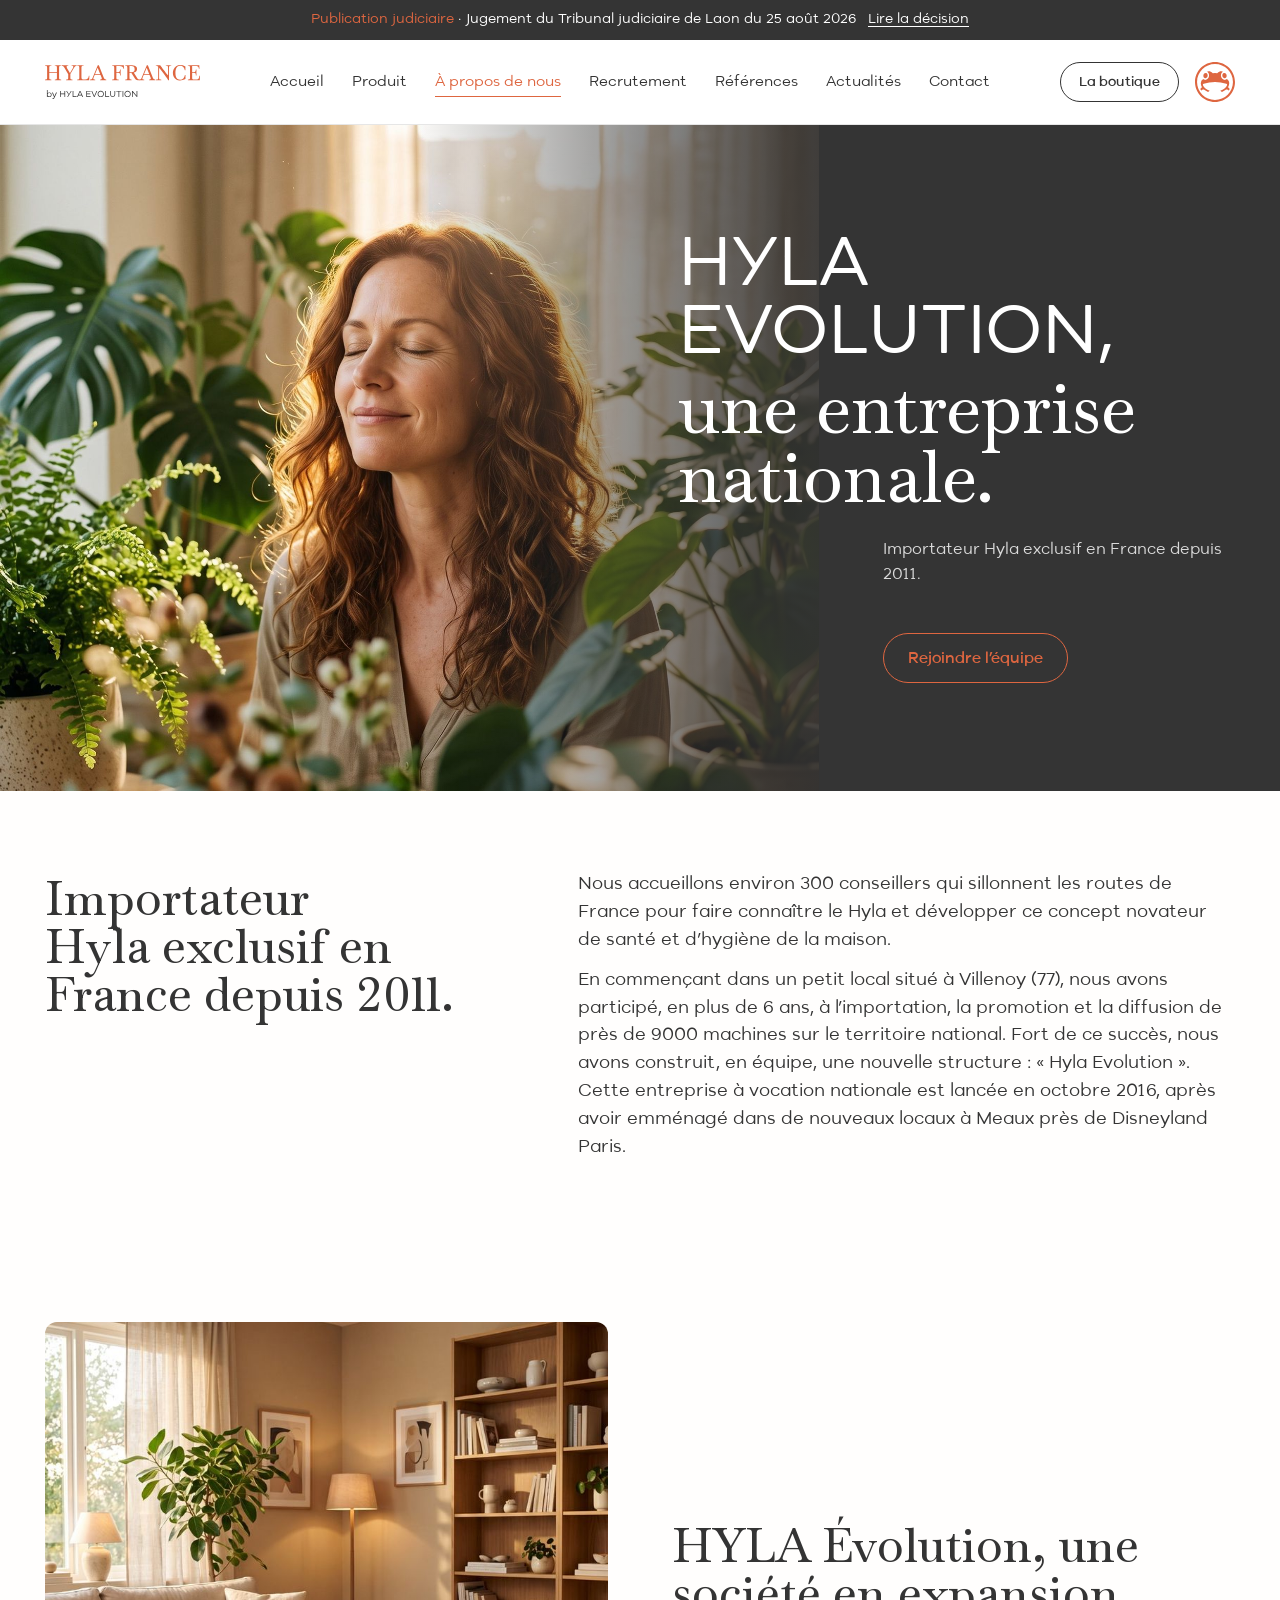
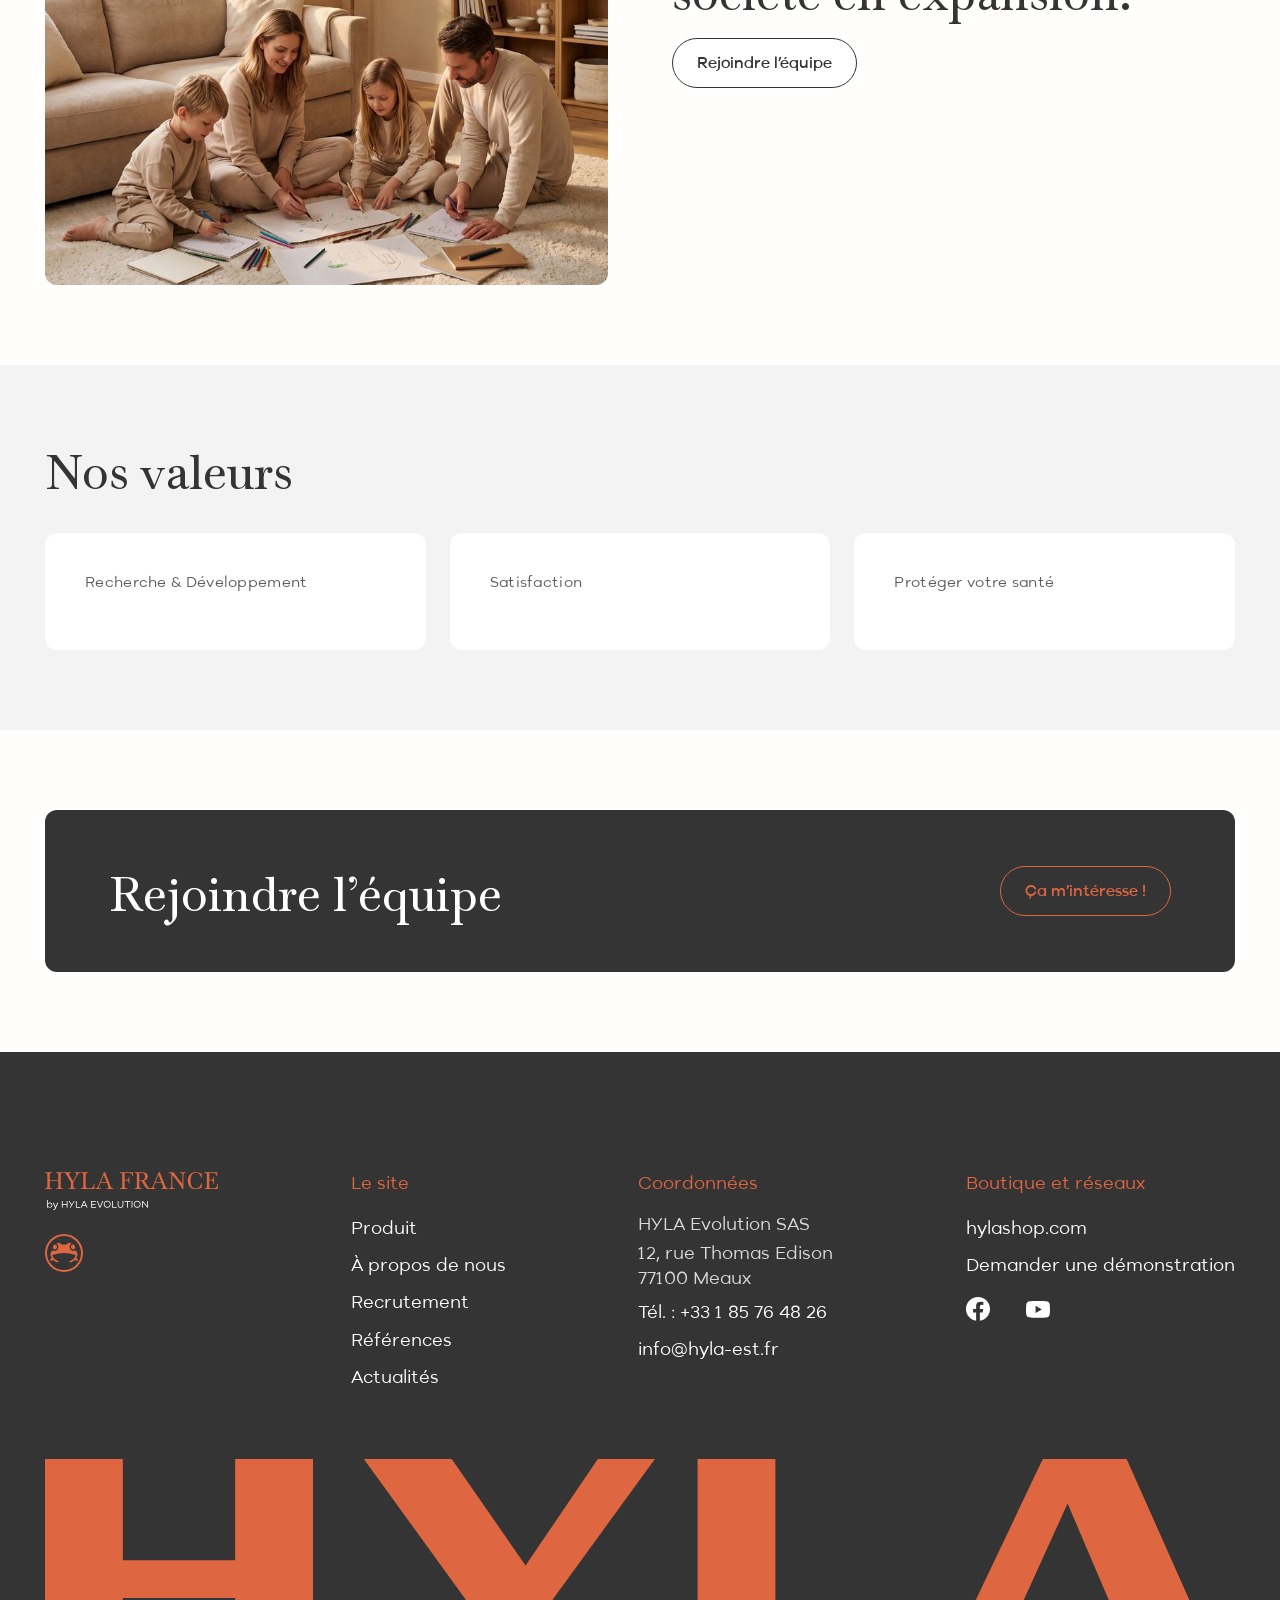
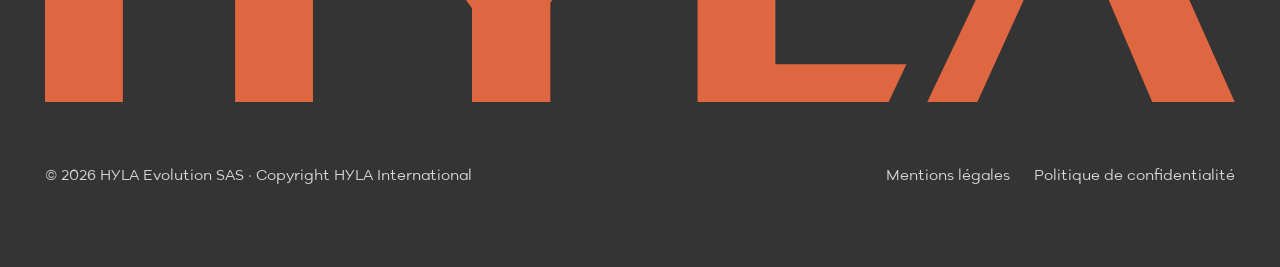
==== a-propos-de-nous/index.html @ aaf7b743 "Publication apercu Co-Authored-By: Claude Opus 5.5 (1M context) <noreply@anthropic.com>" ====
<!doctype html>
<html lang="fr">
<head>
<meta charset="utf-8">
<meta name="viewport" content="width=device-width, initial-scale=1">
<title>À propos de nous — HYLA Evolution, une entreprise nationale | HYLA France</title>
<meta name="description" content="HYLA Evolution, importateur Hyla exclusif en France depuis 2011 : environ 300 conseillers, des locaux à Meaux et près de 9000 machines diffusées sur le territoire national.">
<meta name="robots" content="noindex, nofollow">
<link rel="canonical" href="https://www.hyla.fr/a-propos-de-nous/">
<meta property="og:type" content="website">
<meta property="og:locale" content="fr_FR">
<meta property="og:site_name" content="HYLA France">
<meta property="og:title" content="À propos de nous — HYLA Evolution, une entreprise nationale | HYLA France">
<meta property="og:description" content="HYLA Evolution, importateur Hyla exclusif en France depuis 2011 : environ 300 conseillers, des locaux à Meaux et près de 9000 machines diffusées sur le territoire national.">
<meta property="og:url" content="https://www.hyla.fr/a-propos-de-nous/">
<meta property="og:image" content="https://www.hyla.fr/assets/img/hyla-ia-hero-lecture-canape-1600.jpg">
<meta name="theme-color" content="#343434">
<link rel="icon" type="image/png" sizes="32x32" href="../assets/logos/favicon-32.png">
<link rel="apple-touch-icon" href="../assets/logos/apple-touch-icon.png">
<link rel="preload" href="../assets/fonts/hyla-headline-regular.woff2" as="font" type="font/woff2" crossorigin>
<link rel="preload" href="../assets/fonts/hyla-sans-regular.woff2" as="font" type="font/woff2" crossorigin>
<link rel="stylesheet" href="../assets/css/site.css?v=20261105">
</head>
<body>
<a class="skip" href="#contenu">Aller au contenu</a>
<div class="hy-annonce" role="region" aria-label="Publication judiciaire">
  <div class="hy-wrap"><span><strong>Publication judiciaire</strong> · Jugement du Tribunal judiciaire de Laon du 25 août 2026</span>
  <a href="../actualites/jugement-tribunal-judiciaire-laon-25-aout-2026/">Lire la décision</a></div>
</div>
<header class="hy-header">
  <div class="hy-wrap">
    <a class="hy-logo" href="../"><img src="../assets/logos/hyla-france-texte.svg" alt="HYLA France by HYLA EVOLUTION, accueil" width="258" height="57"></a>
    <nav class="hy-nav" id="menu" aria-label="Navigation principale">
      <ul>
<li><a href="../">Accueil</a></li>
<li><a href="../produit/">Produit</a></li>
<li><a href="../a-propos-de-nous/" aria-current="page">À propos de nous</a></li>
<li><a href="../recrutement/">Recrutement</a></li>
<li><a href="../references/">Références</a></li>
<li><a href="../actualites/">Actualités</a></li>
<li><a href="../contact/">Contact</a></li>
        <li class="hy-nav__shop"><a class="hy-btn hy-btn--primary" href="https://www.hylashop.com/" target="_blank" rel="noopener"><span class="hy-btn__wrapper"><span class="hy-btn__default">La boutique hylashop.com</span><span class="hy-btn__hover" aria-hidden="true">La boutique hylashop.com</span></span></a></li>
      </ul>
    </nav>
    <div class="hy-header__actions">
      <span class="hy-shop-btn"><a class="hy-btn hy-btn--secondary hy-btn--sm" href="https://www.hylashop.com/" target="_blank" rel="noopener"><span class="hy-btn__wrapper"><span class="hy-btn__default">La boutique</span><span class="hy-btn__hover" aria-hidden="true">La boutique</span></span></a></span>
      <a class="hy-frog" href="../" tabindex="-1" aria-hidden="true"><img src="../assets/logos/hyla-grenouille-corail.svg" alt="" width="40" height="40"></a>
      <button class="hy-burger" type="button" aria-expanded="false" aria-controls="menu"><i><span></span></i><span class="hy-burger__label">Menu</span></button>
    </div>
  </div>
</header>
<main id="contenu">
<section class="hy-hero hy-hero--court">
  <div class="hy-hero__media"><img src="../assets/img/hyla-ia-natural-care-1600.jpg" srcset="../assets/img/hyla-ia-natural-care-800.jpg 800w, ../assets/img/hyla-ia-natural-care-1600.jpg 1600w" sizes="(min-width: 992px) 64vw, 100vw" width="1600" height="1600" alt="Une femme sourit, les yeux fermés, entourée de plantes" loading="eager" fetchpriority="high"></div>
  <div class="hy-hero__panel">
    <h1 class="hy-hero__title"><span class="hy-pairing">HYLA EVOLUTION,</span> <span class="hy-pairing-end">une entreprise nationale.</span></h1>
    <p class="hy-hero__text">Importateur Hyla exclusif en France depuis 2011.</p>
    <a class="hy-btn hy-btn--primary" href="../recrutement/"><span class="hy-btn__wrapper"><span class="hy-btn__default">Rejoindre l’équipe</span><span class="hy-btn__hover" aria-hidden="true">Rejoindre l’équipe</span></span></a>
  </div>
</section>

<section class="hy-section">
  <div class="hy-wrap hy-split">
    <h2 class="hy-h2 hy-reveal">Importateur Hyla exclusif en France depuis 2011.</h2>
    <div class="hy-lead hy-reveal">
      <p>Nous accueillons environ 300 conseillers qui sillonnent les routes de France pour faire connaître le Hyla et développer ce concept novateur de santé et d’hygiène de la maison.</p>
      <p>En commençant dans un petit local situé à Villenoy (77), nous avons participé, en plus de 6 ans, à l’importation, la promotion et la diffusion de près de 9000 machines sur le territoire national. Fort de ce succès, nous avons construit, en équipe, une nouvelle structure : « Hyla Evolution ». Cette entreprise à vocation nationale est lancée en octobre 2016, après avoir emménagé dans de nouveaux locaux à Meaux près de Disneyland Paris.</p>
    </div>
  </div>
</section>

<section class="hy-edito hy-edito--simple">
  <div class="hy-wrap hy-edito__grid">
    <div class="hy-edito__media"><img src="../assets/img/hyla-ia-rejoindre-famille-1600.jpg" srcset="../assets/img/hyla-ia-rejoindre-famille-800.jpg 800w, ../assets/img/hyla-ia-rejoindre-famille-1600.jpg 1600w" sizes="(min-width: 992px) 45vw, 100vw" width="1600" height="1986" alt="Une famille dessine ensemble sur le tapis du salon" loading="lazy" decoding="async"></div>
    <div class="hy-edito__content hy-reveal">
      <h2 class="hy-edito__title">HYLA Évolution, une société en expansion.</h2>
      <a class="hy-btn hy-btn--secondary" href="../recrutement/"><span class="hy-btn__wrapper"><span class="hy-btn__default">Rejoindre l’équipe</span><span class="hy-btn__hover" aria-hidden="true">Rejoindre l’équipe</span></span></a>
    </div>
  </div>
</section>

<section class="hy-section hy-cool">
  <div class="hy-wrap">
    <div class="hy-tiles__head"><h2 class="hy-h2">Nos valeurs</h2></div>
    <ul class="hy-tiles hy-tiles--3">
      <li class="hy-reveal hy-publi__card"><h3 class="hy-tile__title">Recherche &amp; Développement</h3></li>
      <li class="hy-reveal hy-publi__card"><h3 class="hy-tile__title">Satisfaction</h3></li>
      <li class="hy-reveal hy-publi__card"><h3 class="hy-tile__title">Protéger votre santé</h3></li>
    </ul>
  </div>
</section>

<section class="hy-section">
  <div class="hy-wrap">
    <div class="hy-cta hy-reveal">
      <h2>Rejoindre l’équipe</h2>
      <a class="hy-btn hy-btn--primary" href="../recrutement/"><span class="hy-btn__wrapper"><span class="hy-btn__default">Ça m’intéresse !</span><span class="hy-btn__hover" aria-hidden="true">Ça m’intéresse !</span></span></a>
    </div>
  </div>
</section>

</main>
<footer class="hf">
  <div class="hf-fond">
    <div class="hy-wrap hf-haut">
      <div class="hf-marque">
        <a href="../"><img src="../assets/logos/hyla-france-texte-fond-sombre.svg" alt="HYLA France by HYLA EVOLUTION, accueil" width="258" height="57" loading="lazy"></a>
        <img class="hf-grenouille" src="../assets/logos/hyla-grenouille-corail.svg" alt="" width="56" height="56" loading="lazy">
      </div>
      <div>
        <p class="hf-titre">Le site</p>
        <ul class="hf-liens">
          <li><a href="../produit/"><span class="hf-u">Produit</span></a></li>
          <li><a href="../a-propos-de-nous/"><span class="hf-u">À propos de nous</span></a></li>
          <li><a href="../recrutement/"><span class="hf-u">Recrutement</span></a></li>
          <li><a href="../references/"><span class="hf-u">Références</span></a></li>
          <li><a href="../actualites/"><span class="hf-u">Actualités</span></a></li>
        </ul>
      </div>
      <div>
        <p class="hf-titre">Coordonnées</p>
        <ul class="hf-liens">
          <li>HYLA Evolution SAS</li>
          <li>12, rue Thomas Edison<br>77100 Meaux</li>
          <li><a href="tel:+33185764826"><span class="hf-u">Tél. : +33 1 85 76 48 26</span></a></li>
          <li><a href="mailto:info@hyla-est.fr"><span class="hf-u">info@hyla-est.fr</span></a></li>
        </ul>
      </div>
      <div>
        <p class="hf-titre">Boutique et réseaux</p>
        <ul class="hf-liens">
          <li><a href="https://www.hylashop.com/" target="_blank" rel="noopener"><span class="hf-u">hylashop.com</span></a></li>
          <li><a href="../contact/"><span class="hf-u">Demander une démonstration</span></a></li>
        </ul>
        <ul class="hf-reseaux">
          <li><a href="https://www.facebook.com/groups/108998739127755/" target="_blank" rel="noopener" aria-label="Facebook"><svg viewBox="0 0 24 24" aria-hidden="true" focusable="false"><path d="M12 0c6.627 0 12 5.373 12 12 0 5.99-4.388 10.954-10.125 11.855v-8.386h2.796L17.203 12h-3.328V9.749c0-.534.147-1.06.541-1.418.528-.477 1.31-.456 1.415-.456h1.513V4.922s-1.051-.18-2.194-.225C12.73 4.6 11.08 5.45 10.43 6.98c-.2.48-.305 1.12-.305 1.98V12H7.078v3.469h3.047v8.386C4.388 22.955 0 17.989 0 12 0 5.373 5.373 0 12 0Z" fill="currentColor"/></svg></a></li>
          <li><a href="https://www.youtube.com/channel/UCPMZX1WYN2klJpLo7OoYUUA" target="_blank" rel="noopener" aria-label="YouTube"><svg viewBox="0 0 24 24" aria-hidden="true" focusable="false"><path d="M12 4s7.505 0 9.378.502A3.006 3.006 0 0 1 23.5 6.624c.5 1.87.5 5.776.5 5.776s0 3.906-.502 5.777a3.006 3.006 0 0 1-2.122 2.122C19.504 20.8 12 20.8 12 20.8s-7.505 0-9.376-.502a3.006 3.006 0 0 1-2.122-2.122C0 16.306 0 12.4 0 12.4s0-3.906.502-5.776a3.006 3.006 0 0 1 2.122-2.122C4.495 4 12 4 12 4ZM9.6 16l6.236-3.6L9.6 8.8V16Z" fill="currentColor"/></svg></a></li>
        </ul>
      </div>
    </div>
    <div class="hy-wrap hf-grand-logo" aria-hidden="true">
      <img src="../assets/logos/hyla-wordmark-corail.svg" alt="" width="323" height="66" loading="lazy">
    </div>
    <div class="hy-wrap hf-bas">
      <p>© 2026 HYLA Evolution SAS · Copyright HYLA International</p>
      <ul>
        <li><a href="../mentions-legales/">Mentions légales</a></li>
        <li><a href="../politique-de-confidentialite/">Politique de confidentialité</a></li>
      </ul>
    </div>
  </div>
</footer>
<script src="../assets/js/site.js?v=20261105" defer></script>
</body>
</html>
---- assets/css/site.css ----
/* hyla.fr — charte HYLA (skill hyladesign, rendu hyla.com), même modèle que hylashop.com.
   Un seul corail #DE6640, texte anthracite #343434, Hyla Headline (Regular) pour les titres,
   Hyla Sans pour le texte, Bold réservé aux boutons. */

@font-face{font-family:"Hyla Sans";src:url(../fonts/hyla-sans-regular.woff2) format("woff2");font-weight:400;font-style:normal;font-display:swap}
@font-face{font-family:"Hyla Sans";src:url(../fonts/hyla-sans-italic.woff2) format("woff2");font-weight:400;font-style:italic;font-display:swap}
@font-face{font-family:"Hyla Sans";src:url(../fonts/hyla-sans-bold.woff2) format("woff2");font-weight:700;font-style:normal;font-display:swap}
@font-face{font-family:"Hyla Headline";src:url(../fonts/hyla-headline-regular.woff2) format("woff2");font-weight:400;font-style:normal;font-display:swap}

:root{
  --hy-coral:#DE6640;
  --hy-coral-hover:#D3613D;
  --hy-coral-50:#FAE8E2;
  --hy-ink:#343434;
  --hy-muted:#5D5D5D;
  --hy-line:#C2C2C2;
  --hy-cool:#F3F3F3;
  --hy-page:#FFFEFD;
  --hy-white:#FFFFFF;
  --hy-ease:cubic-bezier(.15,.3,.2,.9);
  --hy-sans:"Hyla Sans",Helvetica,Arial,sans-serif;
  --hy-head:"Hyla Headline",Georgia,serif;
  --hy-header-h:72px;
}

*,*::before,*::after{box-sizing:border-box}
html{-webkit-text-size-adjust:100%;scroll-padding-top:calc(var(--hy-header-h) + 16px)}
body{margin:0;background:var(--hy-page);color:var(--hy-ink);font-family:var(--hy-sans);font-size:16px;line-height:1.6;-webkit-font-smoothing:antialiased;font-synthesis:none;overflow-x:clip}
@media (min-width:992px){body{font-size:18px;line-height:1.55}}
img{display:block;max-width:100%;height:auto}
a{color:inherit}
p{margin:0 0 12px}
p:last-child{margin-bottom:0}
h1,h2,h3,h4{margin:0;font-family:var(--hy-head);font-weight:400;letter-spacing:0;text-wrap:balance}
::selection{background:var(--hy-coral);color:var(--hy-white)}
a:focus-visible,button:focus-visible,input:focus-visible,select:focus-visible,textarea:focus-visible,summary:focus-visible{outline:2px solid #0000FF;box-shadow:0 0 0 4px #AAD4F8;outline-offset:2px}
.sr-only{position:absolute;width:1px;height:1px;padding:0;margin:-1px;overflow:hidden;clip:rect(0,0,0,0);white-space:nowrap;border:0}
.skip{position:absolute;left:16px;top:-60px;z-index:100;background:var(--hy-ink);color:#fff;padding:12px 16px;border-radius:4px}
.skip:focus{top:12px}

.hy-wrap{width:100%;max-width:1590px;margin:0 auto;padding:0 20px}
.hy-section{padding:40px 0}
.hy-cool{background:var(--hy-cool)}
@media (min-width:768px){.hy-wrap{padding:0 45px}}
@media (min-width:1200px){.hy-section{padding:80px 0}}

.hy-pairing{font-family:var(--hy-sans);font-weight:400}
.hy-pairing-end{font-family:var(--hy-head);font-weight:400}
.hy-h2{font-size:36px;line-height:1}
@media (min-width:992px){.hy-h2{font-size:48px}}
@media (min-width:1440px){.hy-h2{font-size:62px}}
.hy-lead{max-width:62ch;color:var(--hy-ink)}
.hy-muted{color:var(--hy-muted)}

/* ===== Bouton hyla.com : pilule 50 px, libellé qui glisse au survol ===== */
.hy-btn{display:inline-flex;align-items:center;justify-content:center;max-width:100%;height:50px;padding:8px 24px;border:1px solid currentColor;border-radius:100px;font:700 16px/1 var(--hy-sans);text-decoration:none;white-space:nowrap;cursor:pointer;transition:background-color .65s var(--hy-ease),color .65s var(--hy-ease),border-color .65s var(--hy-ease)}
.hy-btn__wrapper{position:relative;display:block;overflow:hidden}
.hy-btn__default,.hy-btn__hover{display:block;padding:2px 0;transition:transform .35s var(--hy-ease)}
.hy-btn__hover{position:absolute;inset:0;transform:translateY(110%)}
.hy-btn:hover .hy-btn__default,.hy-btn:focus-visible .hy-btn__default{transform:translateY(-110%)}
.hy-btn:hover .hy-btn__hover,.hy-btn:focus-visible .hy-btn__hover{transform:translateY(0)}
.hy-btn--primary{color:var(--hy-coral);border-color:var(--hy-coral);background:transparent}
.hy-btn--secondary{color:var(--hy-ink);border-color:var(--hy-ink);background:var(--hy-white)}
.hy-btn--filled{color:var(--hy-white);border-color:var(--hy-coral);background:var(--hy-coral)}
.hy-btn--filled:hover{background:var(--hy-coral-hover);border-color:var(--hy-coral-hover)}
.hy-btn--sm{height:40px;padding:6px 18px;font-size:14px;letter-spacing:.28px}
.hy-btns{display:flex;flex-wrap:wrap;gap:12px 16px}
@media (max-width:479px){.hy-btn{height:auto;min-height:50px;padding:12px 22px;white-space:normal;text-align:center;line-height:1.2}}
.hy-link{display:inline-flex;align-items:center;gap:6px;color:var(--hy-coral);font-size:15px;text-decoration:none}
.hy-link svg{width:16px;height:16px;transition:transform .35s var(--hy-ease)}
.hy-link:hover svg{transform:translateX(3px)}

/* ===== Bandeau de publication judiciaire (haut de page) ===== */
.hy-annonce{background:var(--hy-ink);color:var(--hy-white);font-size:13px;line-height:1.4}
.hy-annonce .hy-wrap{display:flex;flex-wrap:wrap;align-items:center;justify-content:center;gap:4px 12px;min-height:40px;padding-top:8px;padding-bottom:8px;text-align:center}
.hy-annonce strong{font-weight:400;color:var(--hy-coral)}
.hy-annonce a{color:var(--hy-white);text-underline-offset:3px}
.hy-annonce a:hover{color:var(--hy-coral)}
@media (min-width:992px){.hy-annonce{font-size:14px}}

/* ===== En-tête (façon hylashop) ===== */
.hy-header{position:sticky;top:0;z-index:30;background:var(--hy-white);border-bottom:1px solid #E6E6E6}
.hy-header .hy-wrap{display:flex;align-items:center;justify-content:space-between;gap:24px;min-height:var(--hy-header-h)}
.hy-logo{display:block;flex:none}
.hy-logo img{width:auto;height:28px}
.hy-nav ul{display:flex;align-items:center;gap:28px;margin:0;padding:0;list-style:none}
.hy-nav a{position:relative;display:inline-block;padding:6px 0;font-size:15px;line-height:1.4;color:var(--hy-ink);text-decoration:none}
.hy-nav a::after{content:"";position:absolute;left:0;right:0;bottom:2px;height:1px;background:currentColor;transform:scaleX(0);transform-origin:right;transition:transform .35s var(--hy-ease)}
.hy-nav a:hover::after,.hy-nav a[aria-current="page"]::after{transform:scaleX(1);transform-origin:left}
.hy-nav a[aria-current="page"]{color:var(--hy-coral)}
.hy-header__actions{display:flex;align-items:center;gap:16px}
.hy-frog{display:block;width:40px;height:40px;flex:none;transition:transform .25s var(--hy-ease)}
.hy-frog:hover{transform:scale(.96)}
.hy-burger{display:none}
@media (min-width:992px){
  :root{--hy-header-h:84px}
  .hy-logo img{height:34px}
}
@media (min-width:992px) and (max-width:1199px){.hy-nav ul{gap:20px}.hy-nav a{font-size:14px}.hy-shop-btn{display:none}}
@media (max-width:991px){
  .hy-burger{display:inline-flex;align-items:center;gap:10px;position:relative;z-index:2;padding:8px 0;background:none;border:0;color:var(--hy-ink);font:400 15px/1 var(--hy-sans);cursor:pointer}
  .hy-burger i{position:relative;width:20px;height:13px}
  .hy-burger i::before,.hy-burger i::after,.hy-burger i span{content:"";position:absolute;left:0;width:100%;height:1px;background:currentColor;transition:transform .35s var(--hy-ease),opacity .35s var(--hy-ease),top .35s var(--hy-ease)}
  .hy-burger i::before{top:0}.hy-burger i span{top:6px}.hy-burger i::after{top:12px}
  .hy-burger[aria-expanded="true"] i::before{top:6px;transform:rotate(45deg)}
  .hy-burger[aria-expanded="true"] i::after{top:6px;transform:rotate(-45deg)}
  .hy-burger[aria-expanded="true"] i span{opacity:0}
  .hy-nav{position:fixed;inset:0;z-index:1;background:var(--hy-ink);padding:104px 20px 40px;overflow-y:auto;visibility:hidden;opacity:0;transition:opacity .35s var(--hy-ease),visibility 0s .35s}
  .hy-header.open .hy-nav{visibility:visible;opacity:1;transition:opacity .35s var(--hy-ease)}
  .hy-header.open .hy-burger{color:var(--hy-white)}
  .hy-nav ul{flex-direction:column;align-items:stretch;gap:0}
  .hy-nav li{border-bottom:1px solid rgba(255,255,255,.12)}
  .hy-nav a{display:block;padding:14px 0;color:var(--hy-white);font-family:var(--hy-head);font-size:30px;line-height:1.1}
  .hy-nav a::after{display:none}
  .hy-nav .hy-nav__shop{margin-top:32px;border:0}
  .hy-nav .hy-nav__shop a{display:inline-flex;font:700 16px/1 var(--hy-sans);padding:16px 24px}
  .hy-shop-btn{display:none}
  body.menu-open{overflow:hidden}
}
@media (min-width:992px){.hy-nav .hy-nav__shop{display:none}}
@media (max-width:767px){.hy-header .hy-wrap{gap:12px}.hy-frog{width:34px;height:34px}}

/* ===== Hero (photo à gauche, panneau anthracite, accroche qui déborde) ===== */
.hy-hero{display:grid;background:var(--hy-ink);color:var(--hy-white)}
.hy-hero__media{position:relative;aspect-ratio:4/3;overflow:hidden}
.hy-hero__media img{position:absolute;inset:0;width:100%;height:100%;object-fit:cover}
.hy-hero__panel{display:flex;flex-direction:column;align-items:flex-start;justify-content:center;gap:24px;padding:40px 20px}
.hy-hero__title{margin:0;color:var(--hy-white);font-size:clamp(40px,12vw,50px);line-height:.95}
.hy-hero__title span{display:block}
.hy-hero__text{max-width:40ch;font-size:16px;line-height:1.6;color:rgba(255,255,255,.82)}
@media (min-width:768px){.hy-hero__panel{padding:48px 45px}}
@media (min-width:992px){
  .hy-hero{grid-template-columns:64fr 36fr;min-height:clamp(560px,74vh,800px)}
  .hy-hero__media{aspect-ratio:auto}
  .hy-hero__media::after{content:"";position:absolute;inset:0;background:linear-gradient(90deg,rgba(52,52,52,0) 50%,rgba(52,52,52,.55) 78%,rgba(52,52,52,.9) 100%);pointer-events:none}
  .hy-hero__panel{padding:64px 45px 64px 64px;gap:32px}
  .hy-hero__title{position:relative;z-index:1;margin-left:clamp(-360px,-21vw,-200px);font-size:clamp(56px,5.6vw,84px);line-height:.95}
  .hy-hero--court .hy-hero__title{margin-left:clamp(-300px,-16vw,-160px)}
}

/* En-tête de page simple (pages intérieures sans photo) */
.hy-pagehead{background:var(--hy-ink);color:var(--hy-white);padding:56px 0 48px}
.hy-pagehead h1{font-size:clamp(40px,9vw,48px);line-height:1}
.hy-pagehead p{max-width:60ch;margin-top:16px;color:rgba(255,255,255,.82)}
.hy-pagehead .hy-crumb{margin:0 0 16px;font-size:14px;color:rgba(255,255,255,.7)}
.hy-pagehead .hy-crumb a{color:inherit;text-underline-offset:3px}
@media (min-width:992px){.hy-pagehead{padding:96px 0 80px}.hy-pagehead h1{font-size:64px;line-height:1.05}}

/* ===== Publication judiciaire (accueil) ===== */
.hy-publi{background:var(--hy-cool)}
.hy-publi__grid{display:grid;gap:32px}
.hy-publi__head{display:flex;flex-direction:column;align-items:flex-start;gap:16px}
.hy-publi__tag{display:inline-flex;align-items:center;gap:8px;padding:6px 14px;border:1px solid var(--hy-coral);border-radius:100px;color:var(--hy-coral);font-size:14px;line-height:1.2}
.hy-publi__title{font-size:36px;line-height:1}
.hy-publi__ref{color:var(--hy-muted);font-size:15px}
.hy-publi__card{background:var(--hy-white);border-radius:12px;padding:24px}
.hy-publi__card h3{font-family:var(--hy-sans);font-size:15px;line-height:1.4;color:var(--hy-muted);margin:0 0 16px;letter-spacing:.02em}
@media (min-width:768px){.hy-publi__card{padding:40px}}
@media (min-width:992px){
  .hy-publi__grid{grid-template-columns:minmax(0,4fr) minmax(0,7fr);gap:64px;align-items:start}
  .hy-publi__head{position:sticky;top:calc(var(--hy-header-h) + 32px)}
  .hy-publi__title{font-size:48px}
}

/* Texte juridique (dispositif et décision intégrale) */
.hy-legal{font-size:16px;line-height:1.65}
.hy-legal p{margin:0 0 14px}
.hy-legal strong{font-weight:700}
.hy-legal .hy-motif{margin-top:20px;font-family:var(--hy-sans);font-size:15px;letter-spacing:.06em;color:var(--hy-muted)}
.hy-legal h2{margin:40px 0 16px;font-size:28px;line-height:1.1}
.hy-legal h3{margin:28px 0 12px;font-family:var(--hy-sans);font-size:18px;line-height:1.35}
.hy-legal h4{margin:20px 0 10px;font-family:var(--hy-sans);font-size:16px;font-style:italic;line-height:1.4}
.hy-legal ul{margin:0 0 14px;padding-left:20px}
.hy-legal .occ{display:inline-block;padding:0 6px;border-radius:4px;background:var(--hy-cool);color:var(--hy-muted);font-size:.92em}
.hy-legal .hy-page-num{display:block;margin:28px 0 12px;font-size:13px;color:var(--hy-muted);text-align:center}
@media (min-width:992px){.hy-legal{font-size:17px}}

/* ===== Carte anthracite « Le HYLA EST » ===== */
.hy-feature{display:grid;grid-template-columns:minmax(0,1fr);gap:32px;background:var(--hy-ink);color:var(--hy-white);border-radius:12px;padding:40px 24px;overflow:hidden}
.hy-feature__content{display:flex;flex-direction:column;align-items:flex-start;gap:20px;min-width:0}
.hy-feature__title{color:var(--hy-white);font-size:36px;line-height:1}
.hy-feature__sub{font-size:20px;line-height:1.3;color:var(--hy-white)}
.hy-feature__text{max-width:46ch;font-size:16px;line-height:1.6;color:rgba(255,255,255,.82)}
.hy-feature__media{display:flex;align-items:center;justify-content:center}
.hy-feature__media img{width:100%;max-height:440px;object-fit:contain}
@media (min-width:992px){
  .hy-feature{grid-template-columns:minmax(0,1fr) minmax(0,1fr);align-items:center;min-height:520px;padding:64px}
  .hy-feature__title{font-size:62px}
  .hy-feature__sub{font-size:24px}
}

/* ===== Bloc éditorial (photo + grande accroche corail) ===== */
.hy-edito{padding:40px 0;overflow-x:clip}
.hy-edito__grid{position:relative;display:grid;gap:24px}
.hy-edito__media{position:relative;overflow:hidden;aspect-ratio:9/10}
.hy-edito__media img{position:absolute;inset:0;width:100%;height:100%;object-fit:cover}
.hy-edito--simple .hy-edito__media{border-radius:12px;aspect-ratio:1/1}
.hy-edito__content{display:flex;flex-direction:column;align-items:flex-start;gap:16px;padding:0 20px}
.hy-edito--simple .hy-edito__content{padding:0}
.hy-edito__title{font-size:36px;line-height:1}
.hy-edito__text{max-width:56ch;font-size:16px;line-height:1.6}
.hy-edito .hy-btn{margin-top:8px}
.hy-edito__accroche{margin:0;padding:0 20px;color:var(--hy-coral);font-size:48px;line-height:.95}
.hy-edito__accroche span{display:inline}
@media (min-width:992px){
  .hy-edito{padding:80px 0}
  .hy-edito__grid{grid-template-columns:5fr 7fr;gap:0;align-items:stretch}
  .hy-edito--img-right .hy-edito__grid{grid-template-columns:7fr 5fr}
  .hy-edito--img-right .hy-edito__media{order:2}
  .hy-edito__content{align-self:end;padding:0 45px 24px 64px}
  .hy-edito--img-right .hy-edito__content{padding:0 64px 24px 45px}
  .hy-edito__title{font-size:48px}
  .hy-edito__text{font-size:18px;line-height:1.55}
  .hy-edito--simple .hy-edito__grid{grid-template-columns:1fr 1fr;gap:64px;align-items:center}
  .hy-edito--simple .hy-edito__content{align-self:center;padding:0}
}
@media (min-width:992px) and (max-width:1199px){
  .hy-edito__accroche{grid-column:1/-1;padding:0 45px 32px;font-size:clamp(64px,7.4vw,88px)}
  .hy-edito--accroche .hy-edito__content{align-self:center;padding-bottom:0}
}
/* ≥ 1200 px : la grande accroche chevauche la photo et la colonne de texte, dans une bande
   réservée (haut ou bas) pour ne jamais recouvrir le titre ni le texte. */
@media (min-width:1200px){
  .hy-edito__accroche{position:absolute;z-index:1;left:0;top:40px;padding:0;font-size:clamp(84px,8vw,124px);white-space:nowrap;pointer-events:none;will-change:transform}
  .hy-edito--img-right .hy-edito__accroche{left:3%}
  .hy-edito--accroche .hy-edito__content{padding-top:calc(40px + 1.2 * clamp(84px,8vw,124px))}
  .hy-edito__accroche--bas{top:auto;bottom:40px}
  .hy-edito--accroche-bas .hy-edito__content{align-self:start;padding-top:24px;padding-bottom:calc(40px + 1.2 * clamp(84px,8vw,124px))}
}
@media (min-width:1440px){.hy-edito__title{font-size:62px}}

/* Liste à pastilles corail cochées */
.hy-checks{display:grid;gap:12px;margin:8px 0 0;padding:0;list-style:none}
.hy-checks li{position:relative;padding-left:40px;line-height:1.5}
.hy-checks li::before{content:"";position:absolute;left:0;top:-2px;width:28px;height:28px;border:1px solid var(--hy-coral);border-radius:50%;background:url("data:image/svg+xml,%3Csvg xmlns='http://www.w3.org/2000/svg' viewBox='0 0 24 24'%3E%3Cpath d='M6 12.5l4 4L18 8' fill='none' stroke='%23DE6640' stroke-width='1.6'/%3E%3C/svg%3E") center/16px no-repeat}

/* ===== Tuiles (façon « Nos produits ») ===== */
.hy-tiles__head{display:flex;flex-wrap:wrap;align-items:end;justify-content:space-between;gap:16px;margin-bottom:24px}
.hy-tiles{display:grid;grid-template-columns:minmax(0,1fr);gap:24px;margin:0;padding:0;list-style:none}
.hy-tile{display:flex;flex-direction:column;gap:12px;color:var(--hy-ink);text-decoration:none}
.hy-tile__media{position:relative;display:flex;align-items:center;justify-content:center;aspect-ratio:1/1;border-radius:12px;background:var(--hy-cool);overflow:hidden}
.hy-tile__media img{width:78%;height:78%;object-fit:contain;transition:transform .65s var(--hy-ease)}
.hy-tile__media--photo img{position:absolute;inset:0;width:100%;height:100%;object-fit:cover}
.hy-tile__media--logos{gap:8%;padding:12%}
.hy-tile__media--logos img{width:30%;height:auto;mix-blend-mode:multiply}
a.hy-tile:hover .hy-tile__media img{transform:scale(1.03)}
.hy-tile__title{font-size:24px;line-height:1.1}
.hy-tile__text{font-size:15px;line-height:1.55;color:var(--hy-muted)}
@media (min-width:600px){.hy-tiles{grid-template-columns:repeat(2,minmax(0,1fr))}}
@media (min-width:992px){.hy-tiles--3{grid-template-columns:repeat(3,minmax(0,1fr))}.hy-tiles--4{grid-template-columns:repeat(4,minmax(0,1fr))}.hy-tiles__head{margin-bottom:40px}.hy-tile__title{font-size:28px}}

/* ===== Avantages (pictos officiels) ===== */
.hy-benefits{display:grid;grid-template-columns:1fr 1fr;gap:24px;margin:0;padding:0;list-style:none}
.hy-benefits li{display:flex;flex-direction:column;align-items:flex-start;gap:8px}
.hy-benefits img{width:64px;height:64px;flex:none}
.hy-benefits h3{font-family:var(--hy-sans);font-size:16px;line-height:1.4}
@media (min-width:768px){.hy-benefits li{flex-direction:row;align-items:center;gap:16px}.hy-benefits img{width:72px;height:72px}}
@media (min-width:1200px){.hy-benefits--3{grid-template-columns:repeat(3,1fr)}.hy-benefits--4{grid-template-columns:repeat(4,1fr)}.hy-benefits img{width:88px;height:88px}.hy-benefits h3{font-size:18px}}
@media (max-width:767px){.hy-benefits--3{grid-template-columns:1fr}}

/* ===== Chiffres ===== */
.hy-facts{display:grid;gap:0;margin:0;padding:0;list-style:none;border-top:1px solid var(--hy-line)}
.hy-facts li{padding:16px 0;border-bottom:1px solid var(--hy-line);font-size:16px;line-height:1.5}
.hy-facts strong{font-weight:400;color:var(--hy-coral)}

/* ===== Presse ===== */
.hy-press{display:flex;flex-wrap:wrap;align-items:center;justify-content:center;gap:24px 48px;margin:0;padding:0;list-style:none}
/* Logos presse en gris (couleur au survol) ; multiply efface le fond blanc des fichiers sur le gris clair. */
.hy-press img{height:72px;width:auto;mix-blend-mode:multiply;filter:grayscale(1);opacity:.7;transition:filter .65s var(--hy-ease),opacity .65s var(--hy-ease)}
.hy-press li:hover img{filter:none;opacity:1}
@media (min-width:992px){.hy-press img{height:96px}}

/* ===== Avis clients ===== */
.hy-avis{display:grid;gap:24px;margin:0;padding:0;list-style:none}
.hy-avis li{display:flex;flex-direction:column;gap:12px;padding:24px;border-radius:12px;background:var(--hy-white)}
.hy-avis .hy-stars{color:var(--hy-coral);letter-spacing:2px;font-size:16px}
.hy-avis blockquote{margin:0;font-size:16px;line-height:1.6}
.hy-avis cite{font-style:normal;font-size:14px;color:var(--hy-muted)}
@media (min-width:768px){.hy-avis{grid-template-columns:repeat(2,minmax(0,1fr))}}
@media (min-width:1200px){.hy-avis{grid-template-columns:repeat(3,minmax(0,1fr))}}

/* ===== Citation ===== */
.hy-quote{margin:0;max-width:30ch;font-family:var(--hy-head);font-size:32px;line-height:1.1}
.hy-quote-by{margin-top:24px;font-size:15px;line-height:1.5;color:var(--hy-muted)}
@media (min-width:992px){.hy-quote{font-size:48px}}

/* ===== Deux colonnes titre / texte ===== */
.hy-split{display:grid;gap:24px}
@media (min-width:992px){.hy-split{grid-template-columns:minmax(0,5fr) minmax(0,7fr);gap:64px;align-items:start}}

/* ===== Bandeau d'appel à l'action ===== */
.hy-cta{background:var(--hy-ink);color:var(--hy-white);border-radius:12px;padding:40px 24px;display:flex;flex-direction:column;align-items:flex-start;gap:24px}
.hy-cta h2{color:var(--hy-white);font-size:36px;line-height:1}
.hy-cta p{color:rgba(255,255,255,.82);max-width:52ch}
@media (min-width:992px){.hy-cta{flex-direction:row;align-items:center;justify-content:space-between;padding:56px 64px}.hy-cta h2{font-size:48px}}

/* ===== Actualités ===== */
.hy-news{display:grid;gap:24px;margin:0;padding:0;list-style:none}
.hy-news a{display:grid;gap:16px;padding:24px;border-radius:12px;background:var(--hy-white);border:1px solid #E6E6E6;text-decoration:none;color:var(--hy-ink);transition:border-color .65s var(--hy-ease)}
.hy-news a:hover{border-color:var(--hy-coral)}
.hy-news time{font-size:14px;color:var(--hy-muted)}
.hy-news h2{font-size:28px;line-height:1.1}
@media (min-width:992px){.hy-news a{grid-template-columns:200px 1fr auto;align-items:center;gap:40px;padding:32px 40px}.hy-news h2{font-size:32px}}

.hy-article{display:grid;gap:40px}
.hy-article__aside{display:flex;flex-direction:column;gap:16px;align-items:flex-start}
.hy-article__aside dl{display:grid;gap:4px 16px;grid-template-columns:auto 1fr;margin:0;font-size:15px}
.hy-article__aside dt{color:var(--hy-muted)}
.hy-article__aside dd{margin:0}
.hy-article__body{max-width:78ch}
.hy-note{padding:16px 20px;border-radius:12px;background:var(--hy-coral-50);font-size:15px;line-height:1.55}
@media (min-width:992px){.hy-article{grid-template-columns:minmax(0,3fr) minmax(0,8fr);gap:64px}.hy-article__aside{position:sticky;top:calc(var(--hy-header-h) + 32px);align-self:start}}

/* ===== Contact ===== */
.hy-contact{display:grid;gap:40px}
.hy-contact__infos{display:grid;gap:24px;align-content:start}
.hy-contact__infos h2{font-size:32px;line-height:1}
.hy-info{display:flex;gap:16px;align-items:flex-start;font-size:16px;line-height:1.5}
.hy-info svg{flex:none;width:24px;height:24px;margin-top:2px;color:var(--hy-coral)}
.hy-info a{text-underline-offset:3px}
.hy-form{display:grid;gap:16px;padding:24px;border-radius:12px;background:var(--hy-white);border:1px solid #E6E6E6}
.hy-form .row{display:grid;gap:16px}
.hy-field{display:grid;gap:6px}
.hy-field label,.hy-field legend{font-size:14px;line-height:1.4;color:var(--hy-ink)}
.hy-field input,.hy-field select,.hy-field textarea{width:100%;min-height:48px;padding:12px 14px;border:1px solid var(--hy-line);border-radius:4px;background:var(--hy-white);color:var(--hy-ink);font:400 16px/1.4 var(--hy-sans)}
.hy-field textarea{min-height:140px;resize:vertical}
.hy-field input:focus,.hy-field select:focus,.hy-field textarea:focus{border-color:var(--hy-ink)}
.hy-field fieldset{border:0;margin:0;padding:0}
.hy-radios{display:flex;flex-wrap:wrap;gap:12px}
.hy-radios label{display:inline-flex;align-items:center;gap:8px;padding:10px 16px;border:1px solid var(--hy-line);border-radius:100px;font-size:15px;cursor:pointer}
.hy-radios input{accent-color:var(--hy-coral);width:16px;height:16px;min-height:0;margin:0}
.hy-consent{display:flex;gap:12px;align-items:flex-start;font-size:14px;line-height:1.5}
.hy-consent input{accent-color:var(--hy-coral);width:18px;height:18px;margin-top:2px;flex:none}
.hy-req{color:var(--hy-coral)}
.hy-hp{position:absolute;left:-9999px;width:1px;height:1px;overflow:hidden}
.hy-form__status{padding:14px 16px;border-radius:4px;font-size:15px}
.hy-form__status--ok{background:#EAF7E3;color:var(--hy-ink)}
.hy-form__status--err{background:var(--hy-coral-50);color:var(--hy-ink)}
@media (min-width:768px){.hy-form{padding:40px}.hy-form .row{grid-template-columns:1fr 1fr}}
@media (min-width:992px){.hy-contact{grid-template-columns:minmax(0,4fr) minmax(0,7fr);gap:64px}}

/* ===== Texte long (mentions, confidentialité) ===== */
.hy-prose{max-width:78ch;font-size:16px;line-height:1.65}
.hy-prose h2{margin:40px 0 12px;font-size:28px;line-height:1.1}
.hy-prose h2:first-child{margin-top:0}
.hy-prose ul{padding-left:20px}
.hy-prose a{color:var(--hy-ink);text-underline-offset:3px}

/* ===== Pied de page (façon hyla.com / hylashop) ===== */
.hf{background:var(--hy-ink);color:var(--hy-white)}
.hf-fond{position:relative;overflow:hidden;padding:40px 0}
.hf-haut{display:grid;grid-template-columns:1fr 1fr;gap:40px 20px;margin-top:24px}
.hf-marque{grid-column:1/-1;display:flex;align-items:center;justify-content:space-between;gap:24px}
.hf-marque img{display:block;width:auto;height:30px}
.hf-grenouille{width:44px;height:44px}
.hf-titre{margin:0;color:var(--hy-coral);font-size:16px;line-height:1.4}
.hf-liens{display:flex;flex-direction:column;gap:4px;margin:8px 0 0;padding:0;list-style:none;font-size:16px;line-height:1.4}
.hf-liens li{margin:0;color:rgba(255,255,255,.82)}
.hf a{color:var(--hy-white);text-decoration:none}
.hf-liens a{display:inline-block;padding:4px 0}
.hf-u{background-image:linear-gradient(currentColor,currentColor);background-size:0 1px;background-position:left 100% bottom 0;background-repeat:no-repeat;transition:background-size .25s var(--hy-ease)}
.hf a:hover .hf-u,.hf a:focus-visible .hf-u{background-size:100% 1px;background-position:left 0 bottom 0}
.hf-reseaux{display:flex;gap:8px 16px;margin:4px 0 0 -10px;padding:0;list-style:none}
.hf-reseaux a{display:grid;place-items:center;width:44px;height:44px}
.hf-reseaux svg{width:24px;height:24px}
.hf-grand-logo{margin-top:48px}
.hf-grand-logo img{width:100%;height:auto}
.hf-bas{display:flex;flex-wrap:wrap;align-items:center;gap:12px 32px;margin-top:40px;font-size:14px;line-height:1.4;color:rgba(255,255,255,.8)}
.hf-bas p{margin:0}
.hf-bas ul{display:flex;flex-wrap:wrap;gap:8px 24px;margin:0;padding:0;list-style:none}
.hf-bas a{color:inherit;text-underline-offset:3px}
@media (min-width:768px){.hf-haut{grid-template-columns:repeat(4,minmax(0,auto));justify-content:space-between;column-gap:32px}}
@media (min-width:992px){
  .hf-fond{padding:80px 0}
  .hf-haut{row-gap:48px;margin-top:40px}
  .hf-marque img{height:38px}
  .hf-titre{font-size:18px}
  .hf-liens{margin-top:16px;font-size:18px}
  .hf-grand-logo{margin-top:64px}
  .hf-bas{justify-content:space-between;margin-top:64px;font-size:15px}
}
@media (min-width:1280px){
  .hf-haut{display:flex;justify-content:space-between;gap:40px}
  .hf-marque{flex-direction:column;align-items:flex-start;justify-content:flex-start}
  .hf-grenouille{width:56px;height:56px}
}

/* ===== Apparition au défilement ===== */
@media (prefers-reduced-motion:no-preference){
  .js .hy-reveal{opacity:0;transform:translateY(24px);transition:opacity .65s var(--hy-ease),transform .65s var(--hy-ease)}
  .js .hy-reveal.is-in{opacity:1;transform:none}
}
@media (prefers-reduced-motion:reduce){
  .hy-btn,.hy-btn__default,.hy-btn__hover,.hy-nav,.hy-burger i::before,.hy-burger i::after{transition:none}
  .hy-edito__accroche{transform:none!important}
}
@media print{
  .hy-header,.hy-annonce,.hf,.hy-btn{display:none!important}
  body{background:#fff}
}

/* Note d'en-tête de la retranscription */
.hy-legal blockquote{margin:0 0 24px;padding:16px 20px;background:var(--hy-cool);border-radius:12px;font-size:15px;color:var(--hy-muted)}
.hy-legal hr{margin:32px 0;border:0;border-top:1px solid var(--hy-line)}
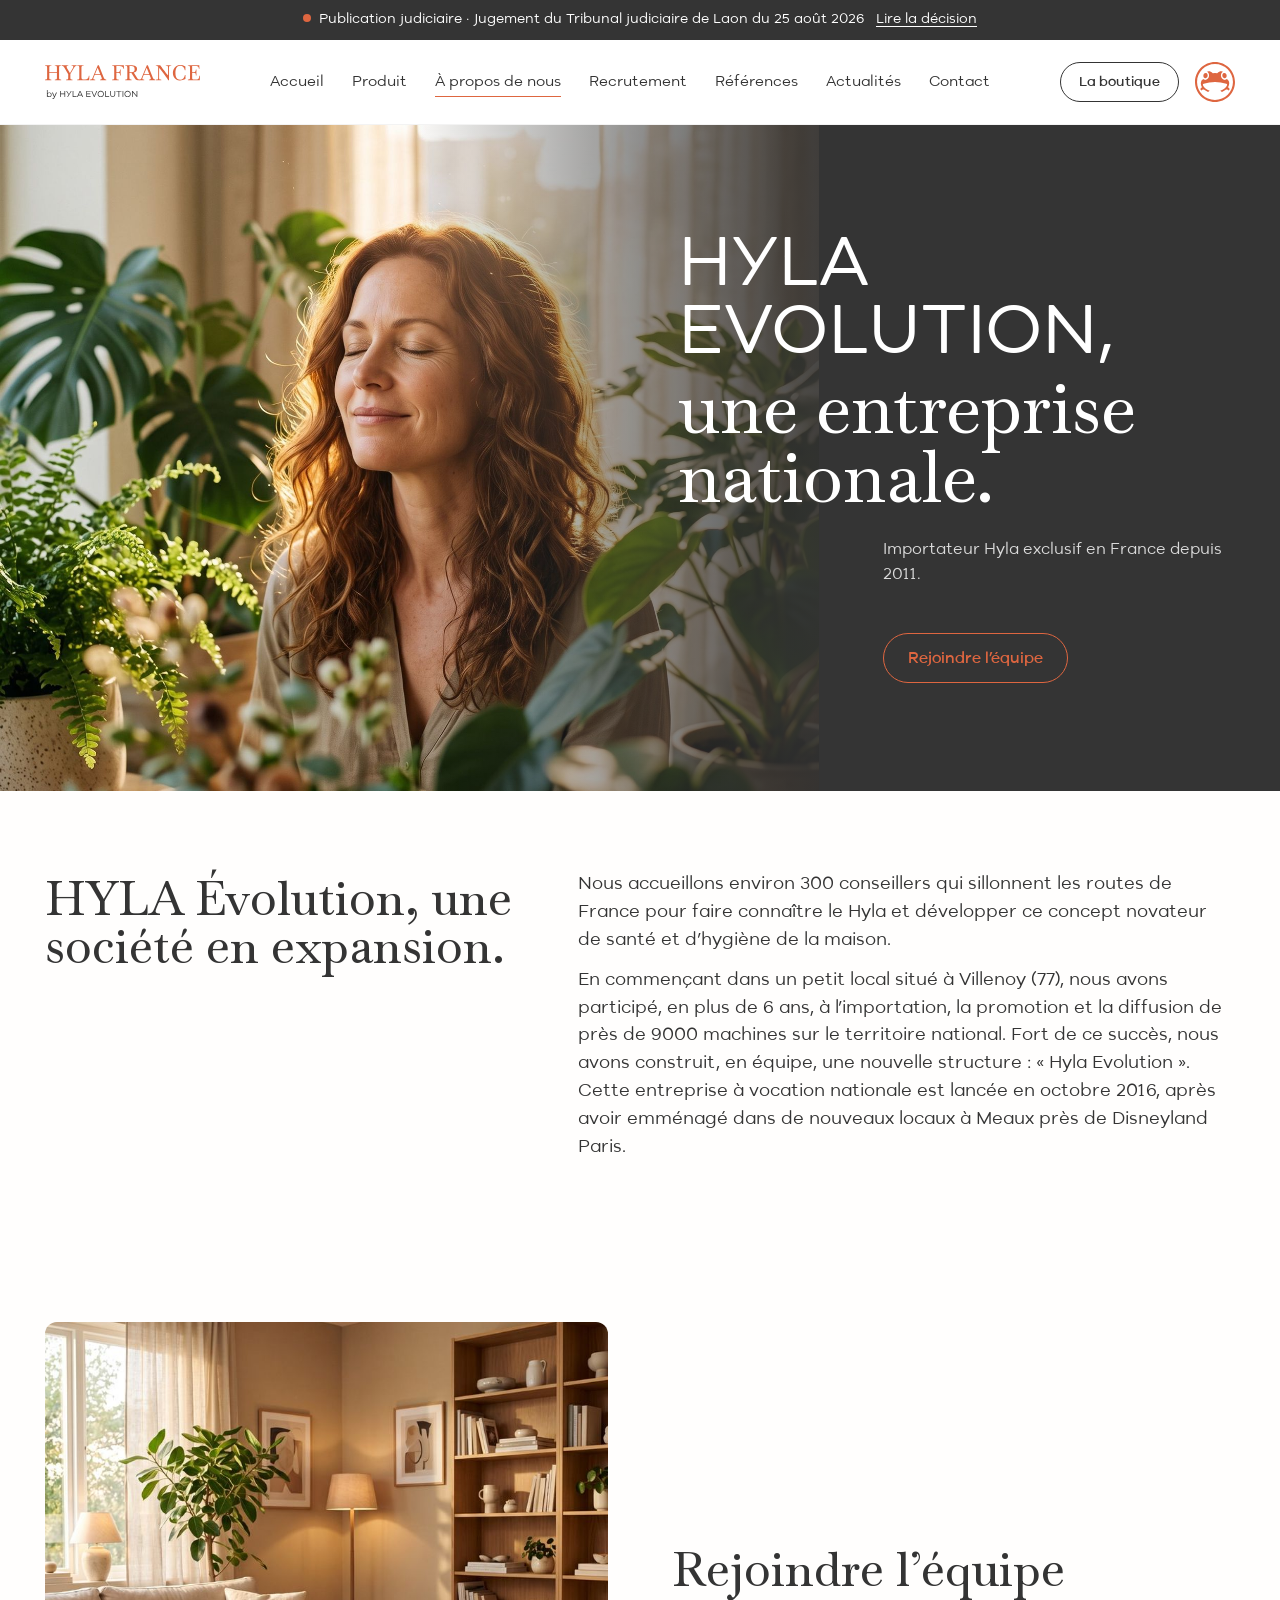
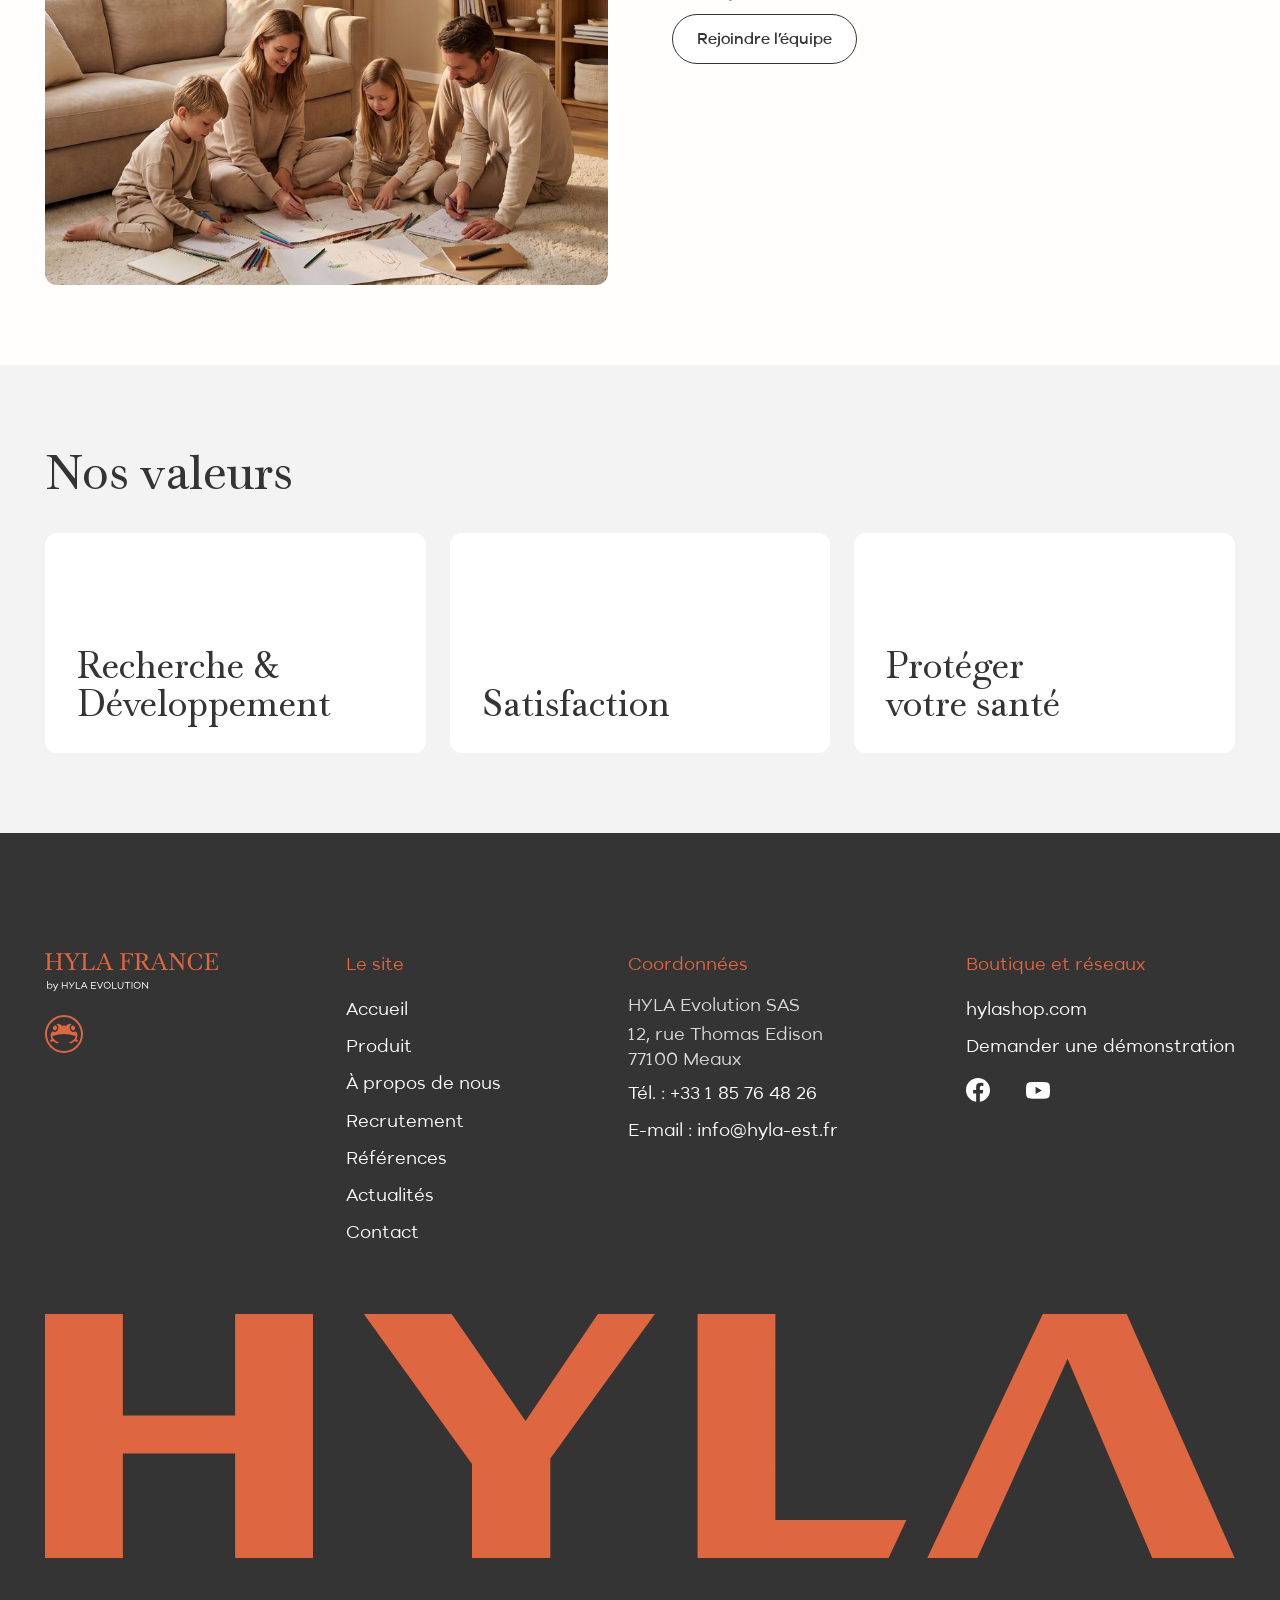
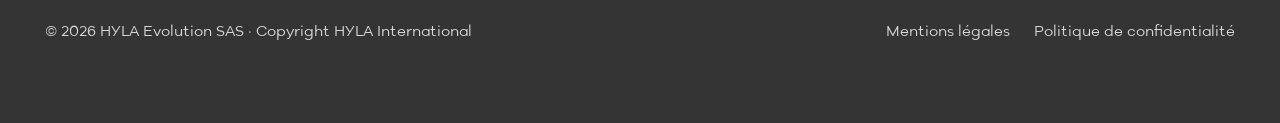
==== commit 6f32a7a4: "Publication apercu Co-Authored-By: Claude Opus 5.5 (1M context) <noreply@anthropic.com>" ====
--- a/a-propos-de-nous/index.html
+++ b/a-propos-de-nous/index.html
@@ -4,14 +4,14 @@
 <meta charset="utf-8">
 <meta name="viewport" content="width=device-width, initial-scale=1">
 <title>À propos de nous — HYLA Evolution, une entreprise nationale | HYLA France</title>
-<meta name="description" content="HYLA Evolution, importateur Hyla exclusif en France depuis 2011 : environ 300 conseillers, des locaux à Meaux et près de 9000 machines diffusées sur le territoire national.">
+<meta name="description" content="HYLA Evolution, importateur Hyla exclusif en France depuis 2011 : environ 300 conseillers et près de 9000 machines diffusées en France.">
 <meta name="robots" content="noindex, nofollow">
 <link rel="canonical" href="https://www.hyla.fr/a-propos-de-nous/">
 <meta property="og:type" content="website">
 <meta property="og:locale" content="fr_FR">
 <meta property="og:site_name" content="HYLA France">
 <meta property="og:title" content="À propos de nous — HYLA Evolution, une entreprise nationale | HYLA France">
-<meta property="og:description" content="HYLA Evolution, importateur Hyla exclusif en France depuis 2011 : environ 300 conseillers, des locaux à Meaux et près de 9000 machines diffusées sur le territoire national.">
+<meta property="og:description" content="HYLA Evolution, importateur Hyla exclusif en France depuis 2011 : environ 300 conseillers et près de 9000 machines diffusées en France.">
 <meta property="og:url" content="https://www.hyla.fr/a-propos-de-nous/">
 <meta property="og:image" content="https://www.hyla.fr/assets/img/hyla-ia-hero-lecture-canape-1600.jpg">
 <meta name="theme-color" content="#343434">
@@ -61,7 +61,7 @@
 
 <section class="hy-section">
   <div class="hy-wrap hy-split">
-    <h2 class="hy-h2 hy-reveal">Importateur Hyla exclusif en France depuis 2011.</h2>
+    <h2 class="hy-h2 hy-reveal">HYLA Évolution, une société en expansion.</h2>
     <div class="hy-lead hy-reveal">
       <p>Nous accueillons environ 300 conseillers qui sillonnent les routes de France pour faire connaître le Hyla et développer ce concept novateur de santé et d’hygiène de la maison.</p>
       <p>En commençant dans un petit local situé à Villenoy (77), nous avons participé, en plus de 6 ans, à l’importation, la promotion et la diffusion de près de 9000 machines sur le territoire national. Fort de ce succès, nous avons construit, en équipe, une nouvelle structure : « Hyla Evolution ». Cette entreprise à vocation nationale est lancée en octobre 2016, après avoir emménagé dans de nouveaux locaux à Meaux près de Disneyland Paris.</p>
@@ -73,7 +73,7 @@
   <div class="hy-wrap hy-edito__grid">
     <div class="hy-edito__media"><img src="../assets/img/hyla-ia-rejoindre-famille-1600.jpg" srcset="../assets/img/hyla-ia-rejoindre-famille-800.jpg 800w, ../assets/img/hyla-ia-rejoindre-famille-1600.jpg 1600w" sizes="(min-width: 992px) 45vw, 100vw" width="1600" height="1986" alt="Une famille dessine ensemble sur le tapis du salon" loading="lazy" decoding="async"></div>
     <div class="hy-edito__content hy-reveal">
-      <h2 class="hy-edito__title">HYLA Évolution, une société en expansion.</h2>
+      <h2 class="hy-edito__title">Rejoindre l’équipe</h2>
       <a class="hy-btn hy-btn--secondary" href="../recrutement/"><span class="hy-btn__wrapper"><span class="hy-btn__default">Rejoindre l’équipe</span><span class="hy-btn__hover" aria-hidden="true">Rejoindre l’équipe</span></span></a>
     </div>
   </div>
@@ -83,21 +83,13 @@
   <div class="hy-wrap">
     <div class="hy-tiles__head"><h2 class="hy-h2">Nos valeurs</h2></div>
     <ul class="hy-tiles hy-tiles--3">
-      <li class="hy-reveal hy-publi__card"><h3 class="hy-tile__title">Recherche &amp; Développement</h3></li>
-      <li class="hy-reveal hy-publi__card"><h3 class="hy-tile__title">Satisfaction</h3></li>
-      <li class="hy-reveal hy-publi__card"><h3 class="hy-tile__title">Protéger votre santé</h3></li>
+      <li class="hy-reveal hy-value"><h3>Recherche &amp; Développement</h3></li>
+      <li class="hy-reveal hy-value"><h3>Satisfaction</h3></li>
+      <li class="hy-reveal hy-value"><h3>Protéger votre santé</h3></li>
     </ul>
   </div>
 </section>
 
-<section class="hy-section">
-  <div class="hy-wrap">
-    <div class="hy-cta hy-reveal">
-      <h2>Rejoindre l’équipe</h2>
-      <a class="hy-btn hy-btn--primary" href="../recrutement/"><span class="hy-btn__wrapper"><span class="hy-btn__default">Ça m’intéresse !</span><span class="hy-btn__hover" aria-hidden="true">Ça m’intéresse !</span></span></a>
-    </div>
-  </div>
-</section>
 
 </main>
 <footer class="hf">
@@ -110,11 +102,13 @@
       <div>
         <p class="hf-titre">Le site</p>
         <ul class="hf-liens">
+          <li><a href="../"><span class="hf-u">Accueil</span></a></li>
           <li><a href="../produit/"><span class="hf-u">Produit</span></a></li>
           <li><a href="../a-propos-de-nous/"><span class="hf-u">À propos de nous</span></a></li>
           <li><a href="../recrutement/"><span class="hf-u">Recrutement</span></a></li>
           <li><a href="../references/"><span class="hf-u">Références</span></a></li>
           <li><a href="../actualites/"><span class="hf-u">Actualités</span></a></li>
+          <li><a href="../contact/"><span class="hf-u">Contact</span></a></li>
         </ul>
       </div>
       <div>
@@ -122,8 +116,8 @@
         <ul class="hf-liens">
           <li>HYLA Evolution SAS</li>
           <li>12, rue Thomas Edison<br>77100 Meaux</li>
-          <li><a href="tel:+33185764826"><span class="hf-u">Tél. : +33 1 85 76 48 26</span></a></li>
-          <li><a href="mailto:info@hyla-est.fr"><span class="hf-u">info@hyla-est.fr</span></a></li>
+          <li><a href="tel:+33185764826"><span class="hf-u">Tél.&nbsp;: +33&nbsp;1&nbsp;85&nbsp;76&nbsp;48&nbsp;26</span></a></li>
+          <li><a href="mailto:info@hyla-est.fr"><span class="hf-u">E-mail&nbsp;: info@hyla-est.fr</span></a></li>
         </ul>
       </div>
       <div>
--- a/assets/css/site.css
+++ b/assets/css/site.css
@@ -66,20 +66,21 @@
 .hy-btn--sm{height:40px;padding:6px 18px;font-size:14px;letter-spacing:.28px}
 .hy-btns{display:flex;flex-wrap:wrap;gap:12px 16px}
 @media (max-width:479px){.hy-btn{height:auto;min-height:50px;padding:12px 22px;white-space:normal;text-align:center;line-height:1.2}}
-.hy-link{display:inline-flex;align-items:center;gap:6px;color:var(--hy-coral);font-size:15px;text-decoration:none}
-.hy-link svg{width:16px;height:16px;transition:transform .35s var(--hy-ease)}
+.hy-link{display:inline-flex;align-items:center;gap:6px;color:var(--hy-ink);font-size:15px;text-decoration:underline;text-decoration-color:var(--hy-coral);text-underline-offset:4px}
+.hy-link svg{width:16px;height:16px;color:var(--hy-coral);transition:transform .35s var(--hy-ease)}
 .hy-link:hover svg{transform:translateX(3px)}
 
 /* ===== Bandeau de publication judiciaire (haut de page) ===== */
 .hy-annonce{background:var(--hy-ink);color:var(--hy-white);font-size:13px;line-height:1.4}
 .hy-annonce .hy-wrap{display:flex;flex-wrap:wrap;align-items:center;justify-content:center;gap:4px 12px;min-height:40px;padding-top:8px;padding-bottom:8px;text-align:center}
-.hy-annonce strong{font-weight:400;color:var(--hy-coral)}
+.hy-annonce strong{font-weight:400}
+.hy-annonce strong::before{content:"";display:inline-block;width:8px;height:8px;margin-right:8px;border-radius:50%;background:var(--hy-coral);vertical-align:1px}
 .hy-annonce a{color:var(--hy-white);text-underline-offset:3px}
 .hy-annonce a:hover{color:var(--hy-coral)}
 @media (min-width:992px){.hy-annonce{font-size:14px}}
 
 /* ===== En-tête (façon hylashop) ===== */
-.hy-header{position:sticky;top:0;z-index:30;background:var(--hy-white);border-bottom:1px solid #E6E6E6}
+.hy-header{position:sticky;top:0;z-index:30;background:var(--hy-white);border-bottom:1px solid var(--hy-cool)}
 .hy-header .hy-wrap{display:flex;align-items:center;justify-content:space-between;gap:24px;min-height:var(--hy-header-h)}
 .hy-logo{display:block;flex:none}
 .hy-logo img{width:auto;height:28px}
@@ -87,7 +88,7 @@
 .hy-nav a{position:relative;display:inline-block;padding:6px 0;font-size:15px;line-height:1.4;color:var(--hy-ink);text-decoration:none}
 .hy-nav a::after{content:"";position:absolute;left:0;right:0;bottom:2px;height:1px;background:currentColor;transform:scaleX(0);transform-origin:right;transition:transform .35s var(--hy-ease)}
 .hy-nav a:hover::after,.hy-nav a[aria-current="page"]::after{transform:scaleX(1);transform-origin:left}
-.hy-nav a[aria-current="page"]{color:var(--hy-coral)}
+.hy-nav a[aria-current="page"]::after{background:var(--hy-coral)}
 .hy-header__actions{display:flex;align-items:center;gap:16px}
 .hy-frog{display:block;width:40px;height:40px;flex:none;transition:transform .25s var(--hy-ease)}
 .hy-frog:hover{transform:scale(.96)}
@@ -96,7 +97,7 @@
   :root{--hy-header-h:84px}
   .hy-logo img{height:34px}
 }
-@media (min-width:992px) and (max-width:1199px){.hy-nav ul{gap:20px}.hy-nav a{font-size:14px}.hy-shop-btn{display:none}}
+@media (min-width:992px) and (max-width:1199px){.hy-nav ul{gap:18px}.hy-nav a{font-size:14px}.hy-frog{display:none}}
 @media (max-width:991px){
   .hy-burger{display:inline-flex;align-items:center;gap:10px;position:relative;z-index:2;padding:8px 0;background:none;border:0;color:var(--hy-ink);font:400 15px/1 var(--hy-sans);cursor:pointer}
   .hy-burger i{position:relative;width:20px;height:13px}
@@ -150,7 +151,7 @@
 .hy-publi{background:var(--hy-cool)}
 .hy-publi__grid{display:grid;gap:32px}
 .hy-publi__head{display:flex;flex-direction:column;align-items:flex-start;gap:16px}
-.hy-publi__tag{display:inline-flex;align-items:center;gap:8px;padding:6px 14px;border:1px solid var(--hy-coral);border-radius:100px;color:var(--hy-coral);font-size:14px;line-height:1.2}
+.hy-publi__tag{display:inline-flex;align-items:center;gap:8px;padding:6px 14px;border:1px solid var(--hy-coral);border-radius:100px;color:var(--hy-ink);font-size:14px;line-height:1.2}
 .hy-publi__title{font-size:36px;line-height:1}
 .hy-publi__ref{color:var(--hy-muted);font-size:15px}
 .hy-publi__card{background:var(--hy-white);border-radius:12px;padding:24px}
@@ -192,7 +193,7 @@
 /* ===== Bloc éditorial (photo + grande accroche corail) ===== */
 .hy-edito{padding:40px 0;overflow-x:clip}
 .hy-edito__grid{position:relative;display:grid;gap:24px}
-.hy-edito__media{position:relative;overflow:hidden;aspect-ratio:9/10}
+.hy-edito__media{position:relative;width:100%;overflow:hidden;aspect-ratio:9/10}
 .hy-edito__media img{position:absolute;inset:0;width:100%;height:100%;object-fit:cover}
 .hy-edito--simple .hy-edito__media{border-radius:12px;aspect-ratio:1/1}
 .hy-edito__content{display:flex;flex-direction:column;align-items:flex-start;gap:16px;padding:0 20px}
@@ -261,7 +262,7 @@
 /* ===== Chiffres ===== */
 .hy-facts{display:grid;gap:0;margin:0;padding:0;list-style:none;border-top:1px solid var(--hy-line)}
 .hy-facts li{padding:16px 0;border-bottom:1px solid var(--hy-line);font-size:16px;line-height:1.5}
-.hy-facts strong{font-weight:400;color:var(--hy-coral)}
+.hy-facts strong{font-weight:400;text-decoration:underline;text-decoration-color:var(--hy-coral);text-underline-offset:4px}
 
 /* ===== Presse ===== */
 .hy-press{display:flex;flex-wrap:wrap;align-items:center;justify-content:center;gap:24px 48px;margin:0;padding:0;list-style:none}
@@ -296,7 +297,7 @@
 
 /* ===== Actualités ===== */
 .hy-news{display:grid;gap:24px;margin:0;padding:0;list-style:none}
-.hy-news a{display:grid;gap:16px;padding:24px;border-radius:12px;background:var(--hy-white);border:1px solid #E6E6E6;text-decoration:none;color:var(--hy-ink);transition:border-color .65s var(--hy-ease)}
+.hy-news a{display:grid;gap:16px;padding:24px;border-radius:12px;background:var(--hy-white);border:1px solid var(--hy-line);text-decoration:none;color:var(--hy-ink);transition:border-color .65s var(--hy-ease)}
 .hy-news a:hover{border-color:var(--hy-coral)}
 .hy-news time{font-size:14px;color:var(--hy-muted)}
 .hy-news h2{font-size:28px;line-height:1.1}
@@ -318,14 +319,14 @@
 .hy-info{display:flex;gap:16px;align-items:flex-start;font-size:16px;line-height:1.5}
 .hy-info svg{flex:none;width:24px;height:24px;margin-top:2px;color:var(--hy-coral)}
 .hy-info a{text-underline-offset:3px}
-.hy-form{display:grid;gap:16px;padding:24px;border-radius:12px;background:var(--hy-white);border:1px solid #E6E6E6}
+.hy-form{display:grid;gap:16px;padding:24px;border-radius:12px;background:var(--hy-white);border:1px solid var(--hy-line)}
 .hy-form .row{display:grid;gap:16px}
 .hy-field{display:grid;gap:6px}
 .hy-field label,.hy-field legend{font-size:14px;line-height:1.4;color:var(--hy-ink)}
 .hy-field input,.hy-field select,.hy-field textarea{width:100%;min-height:48px;padding:12px 14px;border:1px solid var(--hy-line);border-radius:4px;background:var(--hy-white);color:var(--hy-ink);font:400 16px/1.4 var(--hy-sans)}
 .hy-field textarea{min-height:140px;resize:vertical}
 .hy-field input:focus,.hy-field select:focus,.hy-field textarea:focus{border-color:var(--hy-ink)}
-.hy-field fieldset{border:0;margin:0;padding:0}
+fieldset.hy-field{border:0;margin:0;padding:0;min-width:0}
 .hy-radios{display:flex;flex-wrap:wrap;gap:12px}
 .hy-radios label{display:inline-flex;align-items:center;gap:8px;padding:10px 16px;border:1px solid var(--hy-line);border-radius:100px;font-size:15px;cursor:pointer}
 .hy-radios input{accent-color:var(--hy-coral);width:16px;height:16px;min-height:0;margin:0}
@@ -334,7 +335,7 @@
 .hy-req{color:var(--hy-coral)}
 .hy-hp{position:absolute;left:-9999px;width:1px;height:1px;overflow:hidden}
 .hy-form__status{padding:14px 16px;border-radius:4px;font-size:15px}
-.hy-form__status--ok{background:#EAF7E3;color:var(--hy-ink)}
+.hy-form__status--ok{background:var(--hy-cool);color:var(--hy-ink)}
 .hy-form__status--err{background:var(--hy-coral-50);color:var(--hy-ink)}
 @media (min-width:768px){.hy-form{padding:40px}.hy-form .row{grid-template-columns:1fr 1fr}}
 @media (min-width:992px){.hy-contact{grid-template-columns:minmax(0,4fr) minmax(0,7fr);gap:64px}}
@@ -402,3 +403,25 @@
 /* Note d'en-tête de la retranscription */
 .hy-legal blockquote{margin:0 0 24px;padding:16px 20px;background:var(--hy-cool);border-radius:12px;font-size:15px;color:var(--hy-muted)}
 .hy-legal hr{margin:32px 0;border:0;border-top:1px solid var(--hy-line)}
+
+/* Logos de certification : en couleur (lisibilité), contrairement aux logos presse */
+.hy-certs{display:flex;flex-wrap:wrap;align-items:center;gap:24px 40px;margin:0;padding:0;list-style:none}
+.hy-certs img{height:72px;width:auto;mix-blend-mode:multiply}
+@media (min-width:992px){.hy-certs img{height:96px}}
+
+/* Valeurs (À propos) */
+.hy-value{display:flex;align-items:flex-end;min-height:160px;padding:24px;border-radius:12px;background:var(--hy-white)}
+.hy-value h3{font-size:28px;line-height:1.05}
+@media (min-width:992px){.hy-value{min-height:220px;padding:32px}.hy-value h3{font-size:36px}}
+
+/* Vidéo YouTube : chargée seulement au clic (aucun cookie tiers avant) */
+.hy-video{position:relative;display:block;width:100%;aspect-ratio:16/9;border:0;padding:0;font:inherit;border-radius:12px;overflow:hidden;background:var(--hy-ink);color:var(--hy-white);cursor:pointer;text-align:left}
+.hy-video img{position:absolute;inset:0;width:100%;height:100%;object-fit:cover;opacity:.78;transition:opacity .65s var(--hy-ease)}
+.hy-video__media--detoure img{object-fit:contain;padding:6%;opacity:1}
+.hy-video:hover img{opacity:.92}
+.hy-video__play{position:absolute;left:50%;top:50%;display:grid;place-items:center;width:64px;height:64px;margin:-32px 0 0 -32px;border-radius:50%;background:rgba(255,254,253,.3);-webkit-backdrop-filter:blur(8px);backdrop-filter:blur(8px)}
+.hy-video__play svg{width:24px;height:24px;margin-left:3px}
+.hy-video__titre{position:absolute;left:20px;right:20px;bottom:16px;font-size:15px;line-height:1.4;text-shadow:0 1px 8px rgba(52,52,52,.6)}
+.hy-video iframe{position:absolute;inset:0;width:100%;height:100%;border:0}
+.hy-video-note{margin-top:8px;font-size:13px;color:var(--hy-muted)}
+.hy-avis-note{font-size:13px;color:var(--hy-muted);max-width:78ch}
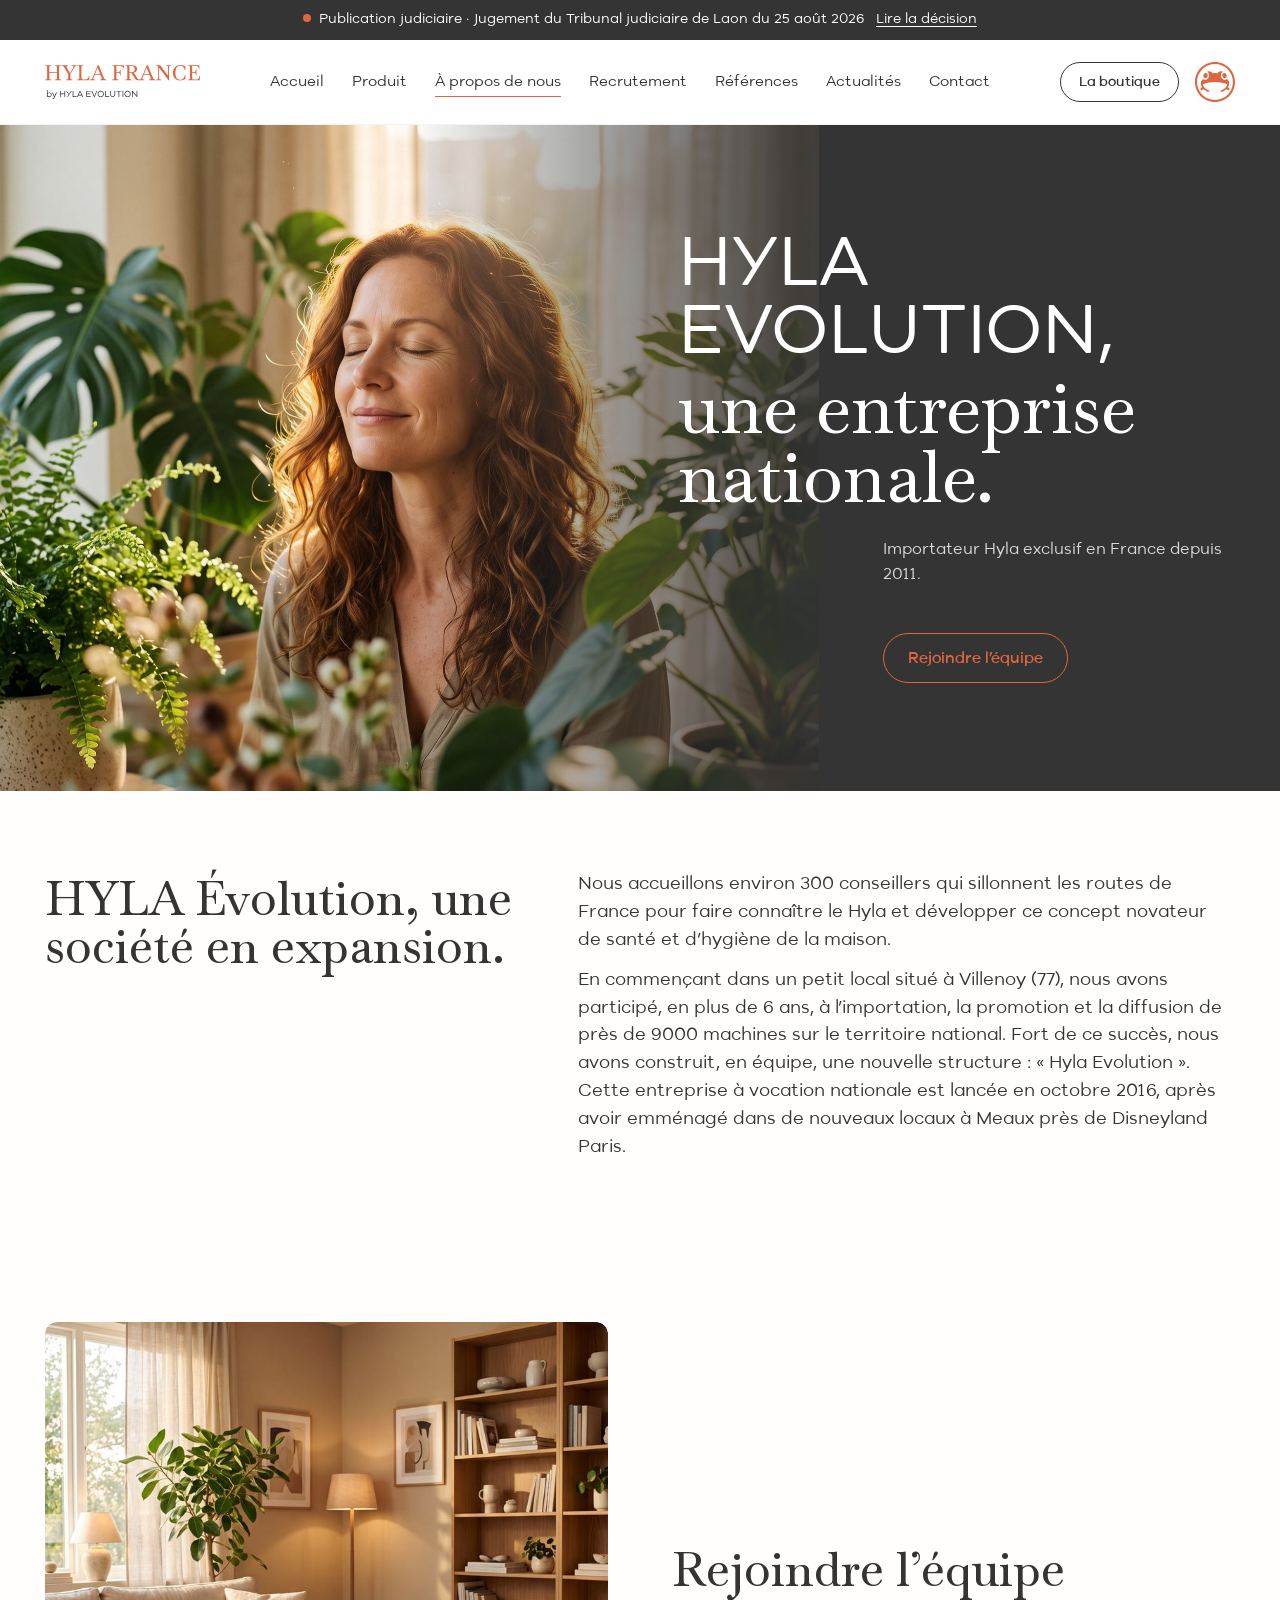
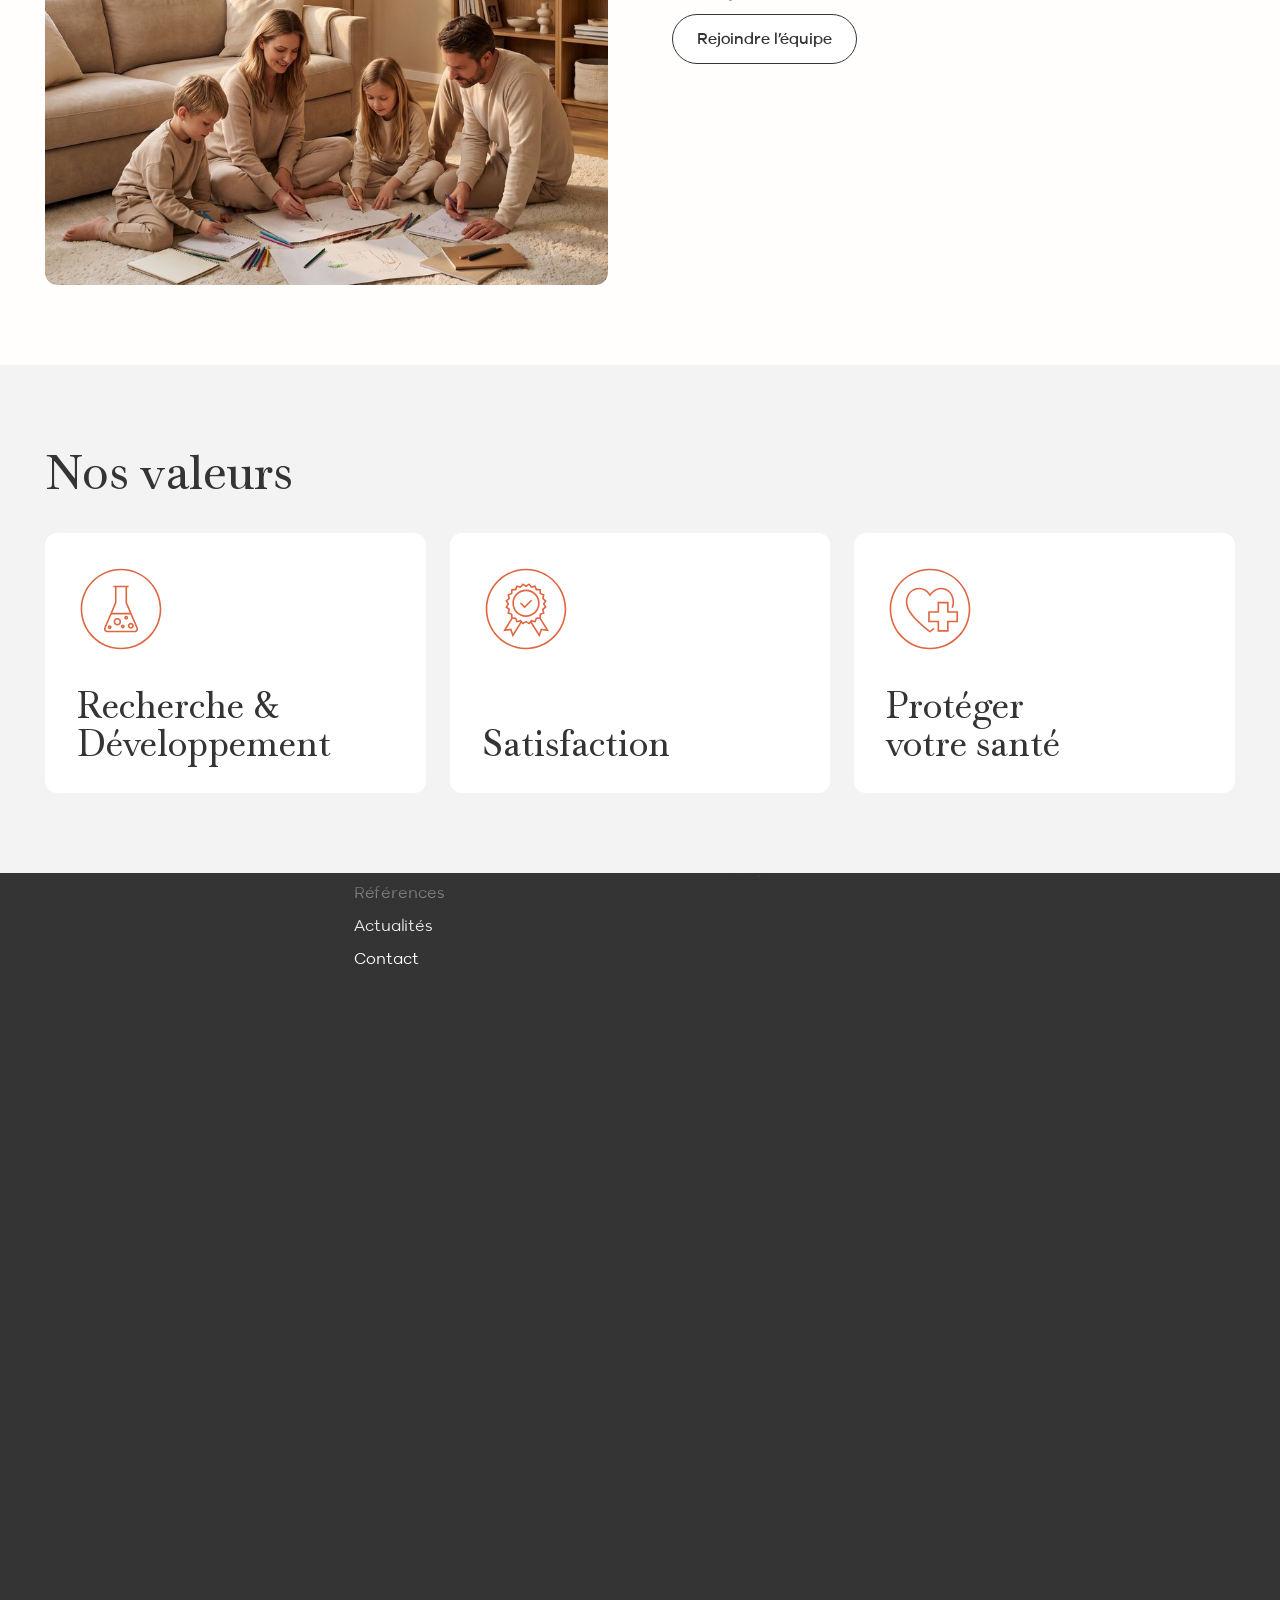
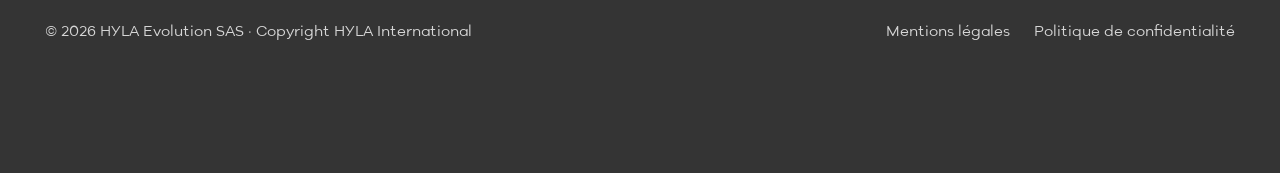
==== commit fffbe699: "Publication apercu Co-Authored-By: Claude Opus 5.5 (1M context) <noreply@anthropic.com>" ====
--- a/a-propos-de-nous/index.html
+++ b/a-propos-de-nous/index.html
@@ -24,8 +24,8 @@
 <body>
 <a class="skip" href="#contenu">Aller au contenu</a>
 <div class="hy-annonce" role="region" aria-label="Publication judiciaire">
-  <div class="hy-wrap"><span><strong>Publication judiciaire</strong> · Jugement du Tribunal judiciaire de Laon du 25 août 2026</span>
-  <a href="../actualites/jugement-tribunal-judiciaire-laon-25-aout-2026/">Lire la décision</a></div>
+  <a class="hy-wrap" href="../actualites/jugement-tribunal-judiciaire-laon-25-aout-2026/"><span><strong>Publication judiciaire</strong> · Jugement du <span class="hy-annonce__long">Tribunal judiciaire de Laon du </span>25 août 2026</span>
+  <span class="hy-annonce__lire">Lire la décision</span></a>
 </div>
 <header class="hy-header">
   <div class="hy-wrap">
@@ -61,10 +61,10 @@
 
 <section class="hy-section">
   <div class="hy-wrap hy-split">
-    <h2 class="hy-h2 hy-reveal">HYLA Évolution, une société en expansion.</h2>
-    <div class="hy-lead hy-reveal">
+    <h2 class="hy-h2">HYLA Évolution, une société en expansion.</h2>
+    <div class="hy-lead">
       <p>Nous accueillons environ 300 conseillers qui sillonnent les routes de France pour faire connaître le Hyla et développer ce concept novateur de santé et d’hygiène de la maison.</p>
-      <p>En commençant dans un petit local situé à Villenoy (77), nous avons participé, en plus de 6 ans, à l’importation, la promotion et la diffusion de près de 9000 machines sur le territoire national. Fort de ce succès, nous avons construit, en équipe, une nouvelle structure : « Hyla Evolution ». Cette entreprise à vocation nationale est lancée en octobre 2016, après avoir emménagé dans de nouveaux locaux à Meaux près de Disneyland Paris.</p>
+      <p>En commençant dans un petit local situé à Villenoy (77), nous avons participé, en plus de 6 ans, à l’importation, la promotion et la diffusion de près de 9000 machines sur le territoire national. Fort de ce succès, nous avons construit, en équipe, une nouvelle structure : « Hyla Evolution ». Cette entreprise à vocation nationale est lancée en octobre 2016, après avoir emménagé dans de nouveaux locaux à Meaux près de Disneyland Paris.</p>
     </div>
   </div>
 </section>
@@ -72,7 +72,7 @@
 <section class="hy-edito hy-edito--simple">
   <div class="hy-wrap hy-edito__grid">
     <div class="hy-edito__media"><img src="../assets/img/hyla-ia-rejoindre-famille-1600.jpg" srcset="../assets/img/hyla-ia-rejoindre-famille-800.jpg 800w, ../assets/img/hyla-ia-rejoindre-famille-1600.jpg 1600w" sizes="(min-width: 992px) 45vw, 100vw" width="1600" height="1986" alt="Une famille dessine ensemble sur le tapis du salon" loading="lazy" decoding="async"></div>
-    <div class="hy-edito__content hy-reveal">
+    <div class="hy-edito__content">
       <h2 class="hy-edito__title">Rejoindre l’équipe</h2>
       <a class="hy-btn hy-btn--secondary" href="../recrutement/"><span class="hy-btn__wrapper"><span class="hy-btn__default">Rejoindre l’équipe</span><span class="hy-btn__hover" aria-hidden="true">Rejoindre l’équipe</span></span></a>
     </div>
@@ -83,23 +83,23 @@
   <div class="hy-wrap">
     <div class="hy-tiles__head"><h2 class="hy-h2">Nos valeurs</h2></div>
     <ul class="hy-tiles hy-tiles--3">
-      <li class="hy-reveal hy-value"><h3>Recherche &amp; Développement</h3></li>
-      <li class="hy-reveal hy-value"><h3>Satisfaction</h3></li>
-      <li class="hy-reveal hy-value"><h3>Protéger votre santé</h3></li>
+      <li class="hy-value"><img src="../assets/icons/hyla-icon-recherche.svg" alt="" width="88" height="88"><h3>Recherche &amp; Développement</h3></li>
+      <li class="hy-value"><img src="../assets/icons/hyla-icon-certificate.svg" alt="" width="88" height="88"><h3>Satisfaction</h3></li>
+      <li class="hy-value"><img src="../assets/icons/hyla-icon-medicine.svg" alt="" width="88" height="88"><h3>Protéger votre santé</h3></li>
     </ul>
   </div>
 </section>
 
 
 </main>
-<footer class="hf">
+<footer class="hf" data-hf>
   <div class="hf-fond">
     <div class="hy-wrap hf-haut">
-      <div class="hf-marque">
+      <div class="hf-marque hf-ani-1">
         <a href="../"><img src="../assets/logos/hyla-france-texte-fond-sombre.svg" alt="HYLA France by HYLA EVOLUTION, accueil" width="258" height="57" loading="lazy"></a>
         <img class="hf-grenouille" src="../assets/logos/hyla-grenouille-corail.svg" alt="" width="56" height="56" loading="lazy">
       </div>
-      <div>
+      <div class="hf-ani-1">
         <p class="hf-titre">Le site</p>
         <ul class="hf-liens">
           <li><a href="../"><span class="hf-u">Accueil</span></a></li>
@@ -111,7 +111,7 @@
           <li><a href="../contact/"><span class="hf-u">Contact</span></a></li>
         </ul>
       </div>
-      <div>
+      <div class="hf-ani-1">
         <p class="hf-titre">Coordonnées</p>
         <ul class="hf-liens">
           <li>HYLA Evolution SAS</li>
@@ -120,7 +120,7 @@
           <li><a href="mailto:info@hyla-est.fr"><span class="hf-u">E-mail&nbsp;: info@hyla-est.fr</span></a></li>
         </ul>
       </div>
-      <div>
+      <div class="hf-ani-1">
         <p class="hf-titre">Boutique et réseaux</p>
         <ul class="hf-liens">
           <li><a href="https://www.hylashop.com/" target="_blank" rel="noopener"><span class="hf-u">hylashop.com</span></a></li>
@@ -132,10 +132,10 @@
         </ul>
       </div>
     </div>
-    <div class="hy-wrap hf-grand-logo" aria-hidden="true">
+    <div class="hy-wrap hf-grand-logo hf-ani-2" aria-hidden="true">
       <img src="../assets/logos/hyla-wordmark-corail.svg" alt="" width="323" height="66" loading="lazy">
     </div>
-    <div class="hy-wrap hf-bas">
+    <div class="hy-wrap hf-bas hf-ani-3">
       <p>© 2026 HYLA Evolution SAS · Copyright HYLA International</p>
       <ul>
         <li><a href="../mentions-legales/">Mentions légales</a></li>
--- a/assets/css/site.css
+++ b/assets/css/site.css
@@ -75,8 +75,9 @@
 .hy-annonce .hy-wrap{display:flex;flex-wrap:wrap;align-items:center;justify-content:center;gap:4px 12px;min-height:40px;padding-top:8px;padding-bottom:8px;text-align:center}
 .hy-annonce strong{font-weight:400}
 .hy-annonce strong::before{content:"";display:inline-block;width:8px;height:8px;margin-right:8px;border-radius:50%;background:var(--hy-coral);vertical-align:1px}
-.hy-annonce a{color:var(--hy-white);text-underline-offset:3px}
-.hy-annonce a:hover{color:var(--hy-coral)}
+.hy-annonce a{color:var(--hy-white);text-decoration:none}
+.hy-annonce__lire{text-decoration:underline;text-underline-offset:3px}
+.hy-annonce a:hover .hy-annonce__lire{text-decoration-color:var(--hy-coral)}
 @media (min-width:992px){.hy-annonce{font-size:14px}}
 
 /* ===== En-tête (façon hylashop) ===== */
@@ -155,11 +156,15 @@
 .hy-publi__title{font-size:36px;line-height:1}
 .hy-publi__ref{color:var(--hy-muted);font-size:15px}
 .hy-publi__card{background:var(--hy-white);border-radius:12px;padding:24px}
+.hy-publi__resume{display:grid;gap:16px;font-size:18px;line-height:1.55}
+.hy-publi__resume p{margin:0;max-width:62ch}
+.hy-publi__resume strong{font-weight:400;text-decoration:underline;text-decoration-color:var(--hy-coral);text-underline-offset:4px}
+.hy-publi__resume .hy-btns{margin-top:8px}
+@media (min-width:992px){.hy-publi__resume{font-size:20px}}
 .hy-publi__card h3{font-family:var(--hy-sans);font-size:15px;line-height:1.4;color:var(--hy-muted);margin:0 0 16px;letter-spacing:.02em}
 @media (min-width:768px){.hy-publi__card{padding:40px}}
 @media (min-width:992px){
   .hy-publi__grid{grid-template-columns:minmax(0,4fr) minmax(0,7fr);gap:64px;align-items:start}
-  .hy-publi__head{position:sticky;top:calc(var(--hy-header-h) + 32px)}
   .hy-publi__title{font-size:48px}
 }
 
@@ -350,6 +355,9 @@
 /* ===== Pied de page (façon hyla.com / hylashop) ===== */
 .hf{background:var(--hy-ink);color:var(--hy-white)}
 .hf-fond{position:relative;overflow:hidden;padding:40px 0}
+/* Dégradé du haut (hyla.com) : ce qui descend sort de l'anthracite au lieu d'apparaître net */
+.hf-fond::before{content:"";position:absolute;top:0;left:0;right:0;z-index:1;height:60px;background:linear-gradient(180deg,var(--hy-ink) 0,rgba(52,52,52,0) 100%);pointer-events:none}
+.hf-ani-1,.hf-ani-2,.hf-ani-3{transform-origin:50% 50%}
 .hf-haut{display:grid;grid-template-columns:1fr 1fr;gap:40px 20px;margin-top:24px}
 .hf-marque{grid-column:1/-1;display:flex;align-items:center;justify-content:space-between;gap:24px}
 .hf-marque img{display:block;width:auto;height:30px}
@@ -372,7 +380,8 @@
 .hf-bas a{color:inherit;text-underline-offset:3px}
 @media (min-width:768px){.hf-haut{grid-template-columns:repeat(4,minmax(0,auto));justify-content:space-between;column-gap:32px}}
 @media (min-width:992px){
-  .hf-fond{padding:80px 0}
+  /* Plein écran comme hyla.com : le haut du pied atteint le haut de l'écran, l'animation va au bout */
+  .hf-fond{display:flex;flex-direction:column;justify-content:space-between;min-height:100vh;min-height:100svh;padding:80px 0}
   .hf-haut{row-gap:48px;margin-top:40px}
   .hf-marque img{height:38px}
   .hf-titre{font-size:18px}
@@ -386,14 +395,48 @@
   .hf-grenouille{width:56px;height:56px}
 }
 
-/* ===== Apparition au défilement ===== */
+/* ===== Mouvement : apparitions (repères hyla.com : longues décélérations, rien qui rebondit) =====
+   Contenu visible par défaut : seuls les éléments marqués par site.js (data-anim) sont masqués, et seulement
+   quand JavaScript tourne (.js). Trois matières : la photo s'ouvre (clip-path + léger zoom arrière), le titre
+   sort du flou en montant, les listes arrivent en cascade. */
+:root{--hy-out:cubic-bezier(.16,1,.3,1)}
+@keyframes hy-rideau{from{clip-path:inset(0 100% 0 0)}to{clip-path:inset(0 0 0 0)}}
+@keyframes hy-zoom{from{transform:scale(1.14)}to{transform:none}}
+@keyframes hy-monte{from{opacity:0;transform:translate3d(0,36px,0);filter:blur(10px)}to{opacity:1;transform:none;filter:blur(0)}}
+@keyframes hy-fondu{from{opacity:0}to{opacity:1}}
 @media (prefers-reduced-motion:no-preference){
-  .js .hy-reveal{opacity:0;transform:translateY(24px);transition:opacity .65s var(--hy-ease),transform .65s var(--hy-ease)}
-  .js .hy-reveal.is-in{opacity:1;transform:none}
+  /* Entrée de page : rideau sur la photo du hero, puis titre ligne par ligne, texte, bouton */
+  .js .hy-hero__media{animation:hy-rideau 1.3s var(--hy-out) both}
+  .js .hy-hero__media img{animation:hy-zoom 2s var(--hy-out) both}
+  .js .hy-hero__title > span,.js .hy-hero__text,.js .hy-hero .hy-btn,
+  .js .hy-pagehead .hy-crumb,.js .hy-pagehead h1,.js .hy-pagehead p{animation:hy-monte 1.1s var(--hy-out) both}
+  .js .hy-hero__title > span:first-child,.js .hy-pagehead .hy-crumb{animation-delay:.35s}
+  .js .hy-hero__title > span + span,.js .hy-pagehead h1{animation-delay:.5s}
+  .js .hy-hero__text,.js .hy-pagehead p{animation-delay:.68s}
+  .js .hy-hero .hy-btn{animation-delay:.82s}
+  /* Au défilement */
+  .js [data-anim]{transition:opacity .9s var(--hy-out),transform 1.1s var(--hy-out),filter .9s var(--hy-out),clip-path 1.3s var(--hy-out);transition-delay:calc(var(--i,0) * 90ms)}
+  .js [data-anim="titre"]:not(.is-in){opacity:0;transform:translate3d(0,32px,0);filter:blur(8px)}
+  .js [data-anim="texte"]:not(.is-in){opacity:0;transform:translate3d(0,24px,0)}
+  .js [data-anim="item"]:not(.is-in){opacity:0;transform:translate3d(0,40px,0)}
+  .js [data-anim="fondu"]:not(.is-in){opacity:0;filter:blur(12px)}
+  .js [data-anim="media"]{clip-path:inset(0 0 0 0 round var(--anim-r,0px))}
+  .js [data-anim="media"]:not(.is-in){clip-path:inset(9% 7% 9% 7% round var(--anim-r,0px))}
+  .js [data-anim="media"] img{transition:transform 1.6s var(--hy-out)}
+  .js [data-anim="media"]:not(.is-in) img{transform:scale(1.14)}
+  .js .hy-edito--simple .hy-edito__media[data-anim],.js .hy-tile__media[data-anim],.js .hy-video[data-anim],.js .hy-feature[data-anim]{--anim-r:12px}
+  /* Une fois arrivé, plus de filtre ni de découpe actifs (rendu net, survols intacts) */
+  .js [data-anim].is-fini{filter:none;clip-path:none;transition-delay:0s}
+}
+@media (prefers-reduced-motion:reduce){
+  .js [data-anim]:not(.is-in){opacity:0}
+  .js [data-anim]{transition:opacity .5s linear}
+  .js .hy-hero__title > span,.js .hy-hero__text,.js .hy-pagehead h1{animation:hy-fondu .6s linear both}
 }
 @media (prefers-reduced-motion:reduce){
   .hy-btn,.hy-btn__default,.hy-btn__hover,.hy-nav,.hy-burger i::before,.hy-burger i::after{transition:none}
   .hy-edito__accroche{transform:none!important}
+  .hf-ani-1,.hf-ani-2,.hf-ani-3{transform:none!important}
 }
 @media print{
   .hy-header,.hy-annonce,.hf,.hy-btn{display:none!important}
@@ -410,9 +453,10 @@
 @media (min-width:992px){.hy-certs img{height:96px}}
 
 /* Valeurs (À propos) */
-.hy-value{display:flex;align-items:flex-end;min-height:160px;padding:24px;border-radius:12px;background:var(--hy-white)}
+.hy-value{display:flex;flex-direction:column;align-items:flex-start;justify-content:space-between;gap:24px;min-height:200px;padding:24px;border-radius:12px;background:var(--hy-white)}
+.hy-value img{width:72px;height:72px}
 .hy-value h3{font-size:28px;line-height:1.05}
-@media (min-width:992px){.hy-value{min-height:220px;padding:32px}.hy-value h3{font-size:36px}}
+@media (min-width:992px){.hy-value{min-height:260px;padding:32px}.hy-value img{width:88px;height:88px}.hy-value h3{font-size:36px}}
 
 /* Vidéo YouTube : chargée seulement au clic (aucun cookie tiers avant) */
 .hy-video{position:relative;display:block;width:100%;aspect-ratio:16/9;border:0;padding:0;font:inherit;border-radius:12px;overflow:hidden;background:var(--hy-ink);color:var(--hy-white);cursor:pointer;text-align:left}
@@ -423,5 +467,65 @@
 .hy-video__play svg{width:24px;height:24px;margin-left:3px}
 .hy-video__titre{position:absolute;left:20px;right:20px;bottom:16px;font-size:15px;line-height:1.4;text-shadow:0 1px 8px rgba(52,52,52,.6)}
 .hy-video iframe{position:absolute;inset:0;width:100%;height:100%;border:0}
+.hy-video--sombre{background:var(--hy-ink)}
+.hy-video__marque{position:absolute;left:20px;top:20px;width:56px;height:56px;border-radius:4px;overflow:hidden}
+.hy-video__marque img{position:static;width:100%;height:100%;object-fit:cover;opacity:1;filter:grayscale(1)}
 .hy-video-note{margin-top:8px;font-size:13px;color:var(--hy-muted)}
 .hy-avis-note{font-size:13px;color:var(--hy-muted);max-width:78ch}
+
+/* ===== Téléphone (< 768 px) : disposition repensée pour le pouce et l'écran étroit ===== */
+@media (max-width:767px){
+  /* Bandeau de publication : une ligne courte, toute la barre est cliquable (44 px mini) */
+  .hy-annonce .hy-wrap{min-height:44px;padding-top:10px;padding-bottom:10px;gap:2px 10px}
+  .hy-annonce__long{display:none}
+  .hy-burger{min-height:44px}
+  .hy-logo{padding:8px 0}
+  /* Hero : titre au plus près de la photo, CTA pleine largeur à portée de pouce */
+  .hy-hero__panel{gap:20px;padding:32px 20px 40px}
+  .hy-hero .hy-btn,.hy-publi .hy-btn,.hy-cta .hy-btn,.hy-edito .hy-btn{width:100%}
+  .hy-publi__resume .hy-btns{width:100%;flex-direction:column}
+  /* Dispositif : carte moins encadrée pour garder une colonne de lecture large */
+  .hy-publi__card{padding:20px 16px;margin:0 -8px}
+  .hy-publi__title{font-size:32px}
+  /* Tuiles : moins hautes ; les produits passent sur deux colonnes */
+  .hy-tile__media{aspect-ratio:4/3}
+  .hy-tiles--4{grid-template-columns:repeat(2,minmax(0,1fr));gap:24px 12px}
+  .hy-tiles--4 .hy-tile__media{aspect-ratio:1/1}
+  .hy-tiles--4 .hy-tile__title{font-size:20px}
+  .hy-tiles--4 .hy-link{display:block;min-height:0;font-size:14px}
+  .hy-tiles--4 .hy-link svg{display:inline-block;margin-left:4px;vertical-align:-3px}
+  .hy-tile .hy-link{min-height:0}
+  .hy-btn{padding-left:16px;padding-right:16px}
+  .hy-split{gap:32px}
+  .hy-tile__media--logos{padding:8%}
+  /* Logos presse et certifications : une rangée nette au lieu d'un retour à la ligne orphelin */
+  .hy-press{display:grid;grid-template-columns:repeat(4,minmax(0,1fr));gap:12px;width:100%}
+  .hy-press img{height:auto;width:100%;max-height:64px;object-fit:contain}
+  .hy-certs{display:grid;grid-template-columns:repeat(3,minmax(0,1fr));gap:16px;width:100%}
+  .hy-certs img{height:auto;width:100%;max-height:72px;object-fit:contain}
+  /* Liens texte et coordonnées : zone tactile de 44 px */
+  .hy-link{min-height:44px}
+  .hy-info a{display:inline-block;padding:10px 0;margin:-10px 0}
+  /* Formulaire : carte allégée, plus de largeur pour les champs */
+  .hy-form{padding:20px 16px;margin:0 -8px}
+  .hy-radios label{min-height:44px}
+  .hy-consent{padding:4px 0}
+  /* Bloc éditorial : accroche et texte respirent au même rythme */
+  .hy-edito{padding:32px 0}
+  .hy-edito__grid{gap:20px}
+  .hy-edito__accroche{font-size:44px}
+  /* Pied de page : coordonnées sur toute la largeur (l'adresse e-mail ne se coupe plus), liens de 44 px */
+  .hf-haut{grid-template-columns:1fr 1fr;grid-template-areas:"marque marque" "site boutique" "coord coord"}
+  .hf-marque{grid-area:marque}
+  .hf-haut > div:nth-child(2){grid-area:site}
+  .hf-haut > div:nth-child(3){grid-area:coord}
+  .hf-haut > div:nth-child(4){grid-area:boutique}
+  .hf-liens{gap:0}
+  .hf-liens a{display:flex;align-items:center;min-height:44px;padding:0}
+  .hf-liens li{padding:4px 0}
+  .hf-liens li:has(> a){padding:0}
+  .hf-bas ul a{display:inline-flex;align-items:center;min-height:44px}
+  /* Article du jugement : bouton PDF à portée de main */
+  .hy-article__aside .hy-btn{width:100%}
+  .hy-news a{padding:20px}
+}
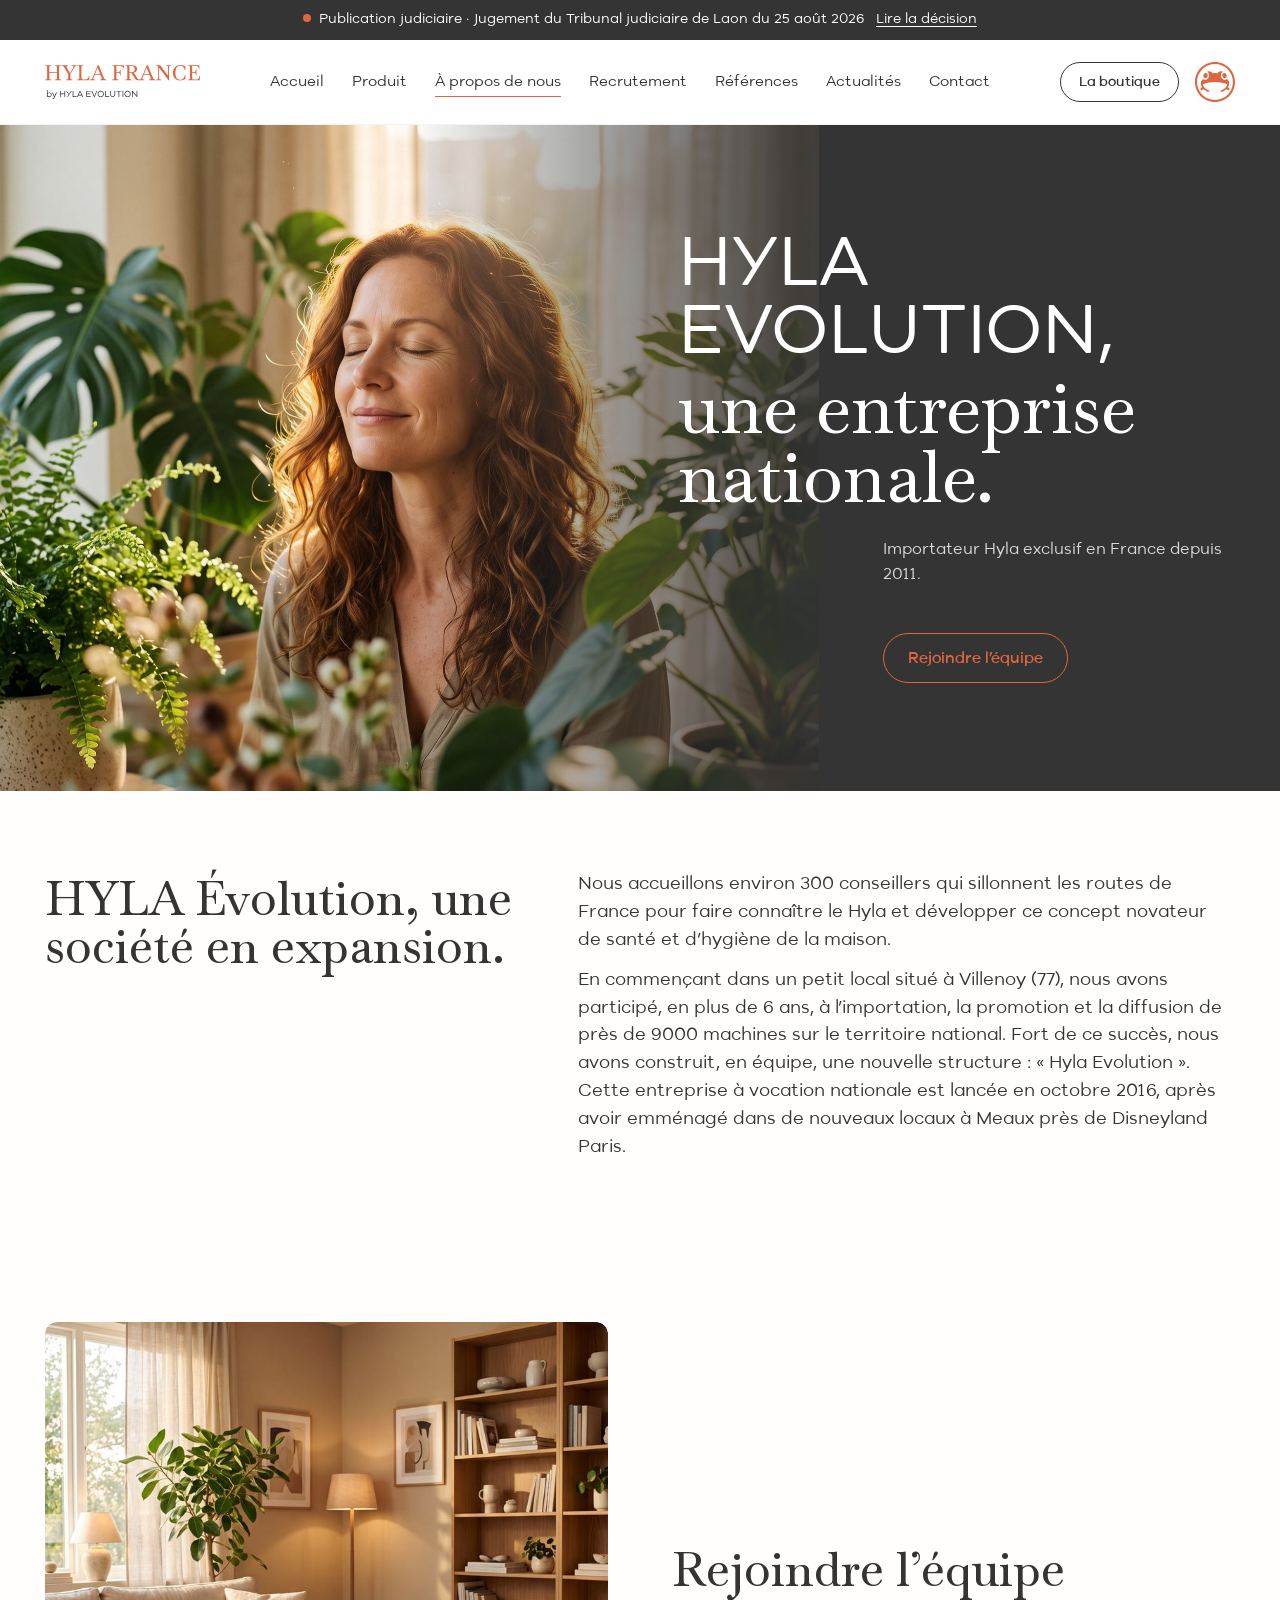
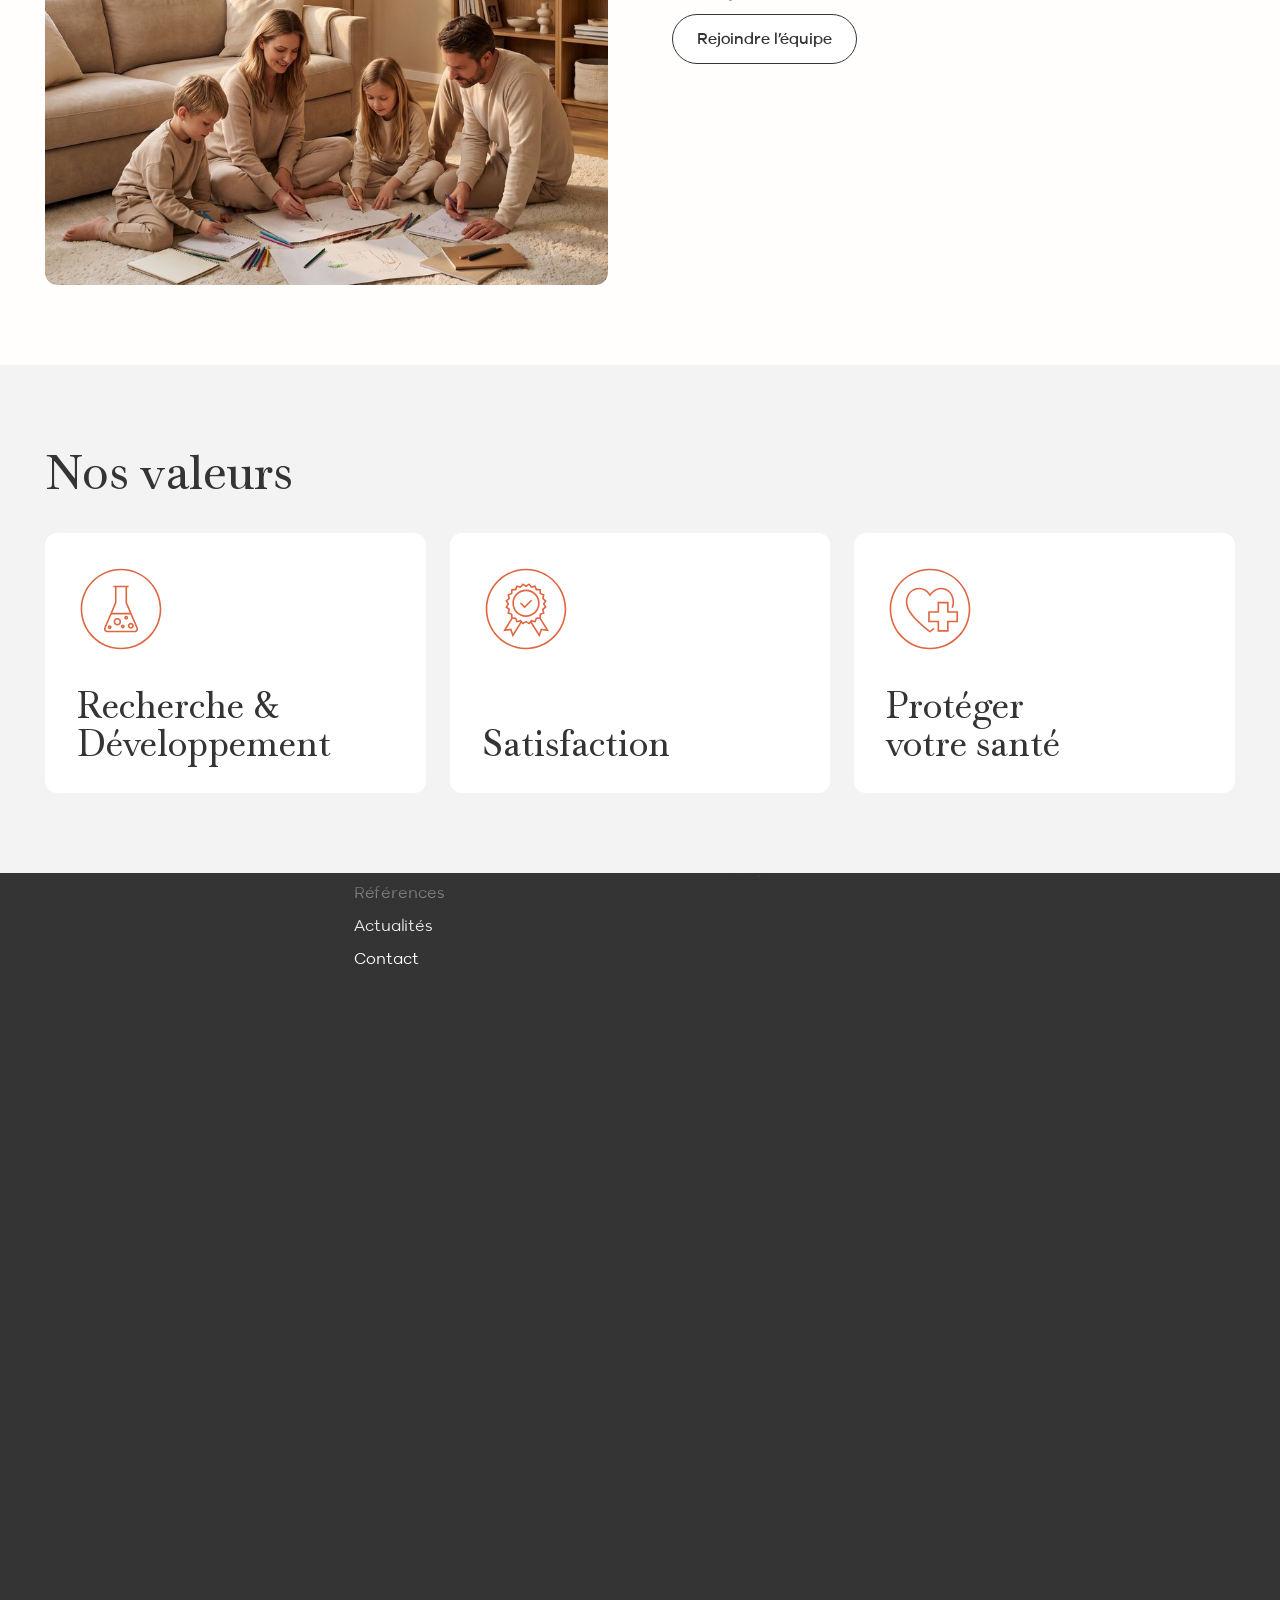
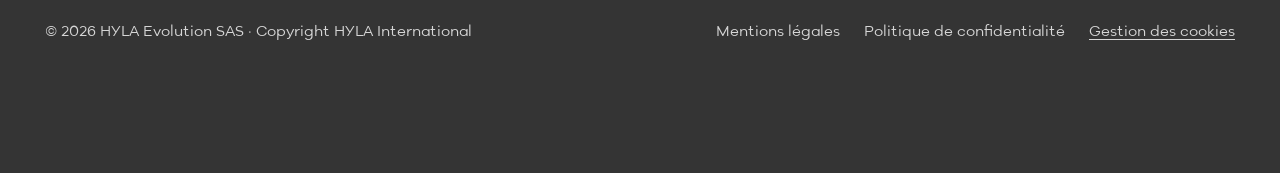
==== commit 06021f7d: "Publication apercu Co-Authored-By: Claude Opus 5.5 (1M context) <noreply@anthropic.com>" ====
--- a/a-propos-de-nous/index.html
+++ b/a-propos-de-nous/index.html
@@ -19,7 +19,8 @@
 <link rel="apple-touch-icon" href="../assets/logos/apple-touch-icon.png">
 <link rel="preload" href="../assets/fonts/hyla-headline-regular.woff2" as="font" type="font/woff2" crossorigin>
 <link rel="preload" href="../assets/fonts/hyla-sans-regular.woff2" as="font" type="font/woff2" crossorigin>
-<link rel="stylesheet" href="../assets/css/site.css?v=20261105">
+<link rel="stylesheet" href="../assets/vendor/cookieconsent/cookieconsent.css?v=3.3.0">
+<link rel="stylesheet" href="../assets/css/site.css?v=20261106">
 </head>
 <body>
 <a class="skip" href="#contenu">Aller au contenu</a>
@@ -140,10 +141,13 @@
       <ul>
         <li><a href="../mentions-legales/">Mentions légales</a></li>
         <li><a href="../politique-de-confidentialite/">Politique de confidentialité</a></li>
+        <li><button class="hf-cookies" type="button" data-cc="show-preferencesModal">Gestion des cookies</button></li>
       </ul>
     </div>
   </div>
 </footer>
-<script src="../assets/js/site.js?v=20261105" defer></script>
+<script src="../assets/js/site.js?v=20261106" defer></script>
+<script src="../assets/vendor/cookieconsent/cookieconsent.umd.js?v=3.3.0" defer></script>
+<script src="../assets/js/consent.js?v=20261106" data-confidentialite="../politique-de-confidentialite/" defer></script>
 </body>
 </html>
--- a/assets/vendor/cookieconsent/cookieconsent.css
+++ b/assets/vendor/cookieconsent/cookieconsent.css
@@ -0,0 +1 @@
+#cc-main{background:transparent;color:var(--cc-primary-color);font-family:var(--cc-font-family);font-size:16px;font-weight:400;-webkit-font-smoothing:antialiased;-moz-osx-font-smoothing:grayscale;text-rendering:optimizeLegibility;position:relative;line-height:1.15;-webkit-text-size-adjust:100%;z-index:var(--cc-z-index);position:fixed}#cc-main :after,#cc-main :before,#cc-main a,#cc-main button,#cc-main div,#cc-main h2,#cc-main input,#cc-main label,#cc-main p,#cc-main span{all:unset;box-sizing:border-box}#cc-main .pm__badge,#cc-main button{all:initial;box-sizing:border-box;color:unset;visibility:unset}#cc-main .pm__badge,#cc-main a,#cc-main button,#cc-main input{font-family:inherit;font-size:100%;line-height:normal;margin:0;outline:revert;outline-offset:2px;cursor:pointer;overflow:hidden;-webkit-appearance:none;appearance:none}#cc-main svg{display:block;width:auto;height:auto;overflow:hidden;fill:none;width:100%}#cc-main path{fill:inherit;stroke:inherit;stroke-width:inherit}#cc-main caption,#cc-main table,#cc-main tbody,#cc-main td,#cc-main th,#cc-main thead,#cc-main tr{all:revert;font-family:inherit;font-weight:inherit;color:inherit;font-size:inherit}:host,:root{--cc-font-family:-apple-system,BlinkMacSystemFont,"Segoe UI",Roboto,Helvetica,Arial,sans-serif,"Apple Color Emoji","Segoe UI Emoji","Segoe UI Symbol";--cc-modal-border-radius:.5rem;--cc-btn-border-radius:.4rem;--cc-modal-transition-duration:.25s;--cc-link-color:var(--cc-btn-primary-bg);--cc-modal-margin:1rem;--cc-z-index:2147483647;--cc-bg:#fff;--cc-primary-color:#2c2f31;--cc-secondary-color:#5e6266;--cc-btn-primary-bg:#30363c;--cc-btn-primary-color:#fff;--cc-btn-primary-border-color:var(--cc-btn-primary-bg);--cc-btn-primary-hover-bg:#000;--cc-btn-primary-hover-color:#fff;--cc-btn-primary-hover-border-color:var(--cc-btn-primary-hover-bg);--cc-btn-secondary-bg:#eaeff2;--cc-btn-secondary-color:var(--cc-primary-color);--cc-btn-secondary-border-color:var(--cc-btn-secondary-bg);--cc-btn-secondary-hover-bg:#d4dae0;--cc-btn-secondary-hover-color:#000;--cc-btn-secondary-hover-border-color:#d4dae0;--cc-separator-border-color:#f0f4f7;--cc-toggle-on-bg:var(--cc-btn-primary-bg);--cc-toggle-off-bg:#667481;--cc-toggle-on-knob-bg:#fff;--cc-toggle-off-knob-bg:var(--cc-toggle-on-knob-bg);--cc-toggle-enabled-icon-color:var(--cc-bg);--cc-toggle-disabled-icon-color:var(--cc-bg);--cc-toggle-readonly-bg:#d5dee2;--cc-toggle-readonly-knob-bg:#fff;--cc-toggle-readonly-knob-icon-color:var(--cc-toggle-readonly-bg);--cc-section-category-border:var(--cc-cookie-category-block-bg);--cc-cookie-category-block-bg:#f0f4f7;--cc-cookie-category-block-border:#f0f4f7;--cc-cookie-category-block-hover-bg:#e9eff4;--cc-cookie-category-block-hover-border:#e9eff4;--cc-cookie-category-expanded-block-bg:transparent;--cc-cookie-category-expanded-block-hover-bg:#dee4e9;--cc-overlay-bg:rgba(0,0,0,.65);--cc-webkit-scrollbar-bg:var(--cc-section-category-border);--cc-webkit-scrollbar-hover-bg:var(--cc-btn-primary-hover-bg);--cc-footer-bg:var(--cc-btn-secondary-bg);--cc-footer-color:var(--cc-secondary-color);--cc-footer-border-color:#e4eaed;--cc-pm-toggle-border-radius:4em}#cc-main.cc--rtl{direction:rtl}#cc-main .cm__title,#cc-main a,#cc-main b,#cc-main em,#cc-main strong{font-weight:600}#cc-main button>span{pointer-events:none}#cc-main .cc__link,#cc-main a{font-weight:600;position:relative;background-image:linear-gradient(currentColor,currentColor);background-position:0 100%;background-repeat:no-repeat;background-size:0 1px;transition:background-size .25s,color .25s}#cc-main .cc__link:hover,#cc-main a:hover{color:var(--cc-primary-color);background-size:100% 1px}#cc-main .cc__link{color:var(--cc-link-color)}#cc-main .cm__desc,#cc-main .pm__body{scrollbar-width:thin;overscroll-behavior:auto contain}@media screen and (min-width:640px){#cc-main ::-webkit-scrollbar,#cc-main ::-webkit-scrollbar-thumb,#cc-main ::-webkit-scrollbar-track{all:revert}#cc-main ::-webkit-scrollbar-thumb{border:.25rem solid var(--cc-bg);-webkit-background-clip:padding-box;background-clip:padding-box;border-radius:1rem;background:var(--cc-toggle-readonly-bg)}#cc-main ::-webkit-scrollbar-thumb:hover{background:var(--cc-toggle-off-bg)}#cc-main ::-webkit-scrollbar{background:transparent;width:12px}}html.disable--interaction.show--consent,html.disable--interaction.show--consent body{height:auto!important;overflow:hidden!important}@media(prefers-reduced-motion){#cc-main{--cc-modal-transition-duration:0s}}.cc--darkmode{--cc-bg:#161a1c;--cc-primary-color:#ebf3f6;--cc-secondary-color:#aebbc5;--cc-btn-primary-bg:#c2d0e0;--cc-btn-primary-color:var(--cc-bg);--cc-btn-primary-border-color:var(--cc-btn-primary-bg);--cc-btn-primary-hover-bg:#98a7b6;--cc-btn-primary-hover-color:#000;--cc-btn-primary-hover-border-color:var(--cc-btn-primary-hover-bg);--cc-btn-secondary-bg:#242c31;--cc-btn-secondary-color:var(--cc-primary-color);--cc-btn-secondary-border-color:var(--cc-btn-secondary-bg);--cc-btn-secondary-hover-bg:#353d43;--cc-btn-secondary-hover-color:#fff;--cc-btn-secondary-hover-border-color:var(--cc-btn-secondary-hover-bg);--cc-separator-border-color:#222a30;--cc-toggle-on-bg:var(--cc-btn-primary-bg);--cc-toggle-off-bg:#525f6b;--cc-toggle-on-knob-bg:var(--cc-btn-primary-color);--cc-toggle-off-knob-bg:var(--cc-btn-primary-color);--cc-toggle-enabled-icon-color:var(--cc-btn-primary-color);--cc-toggle-disabled-icon-color:var(--cc-btn-primary-color);--cc-toggle-readonly-bg:#343e45;--cc-toggle-readonly-knob-bg:#5f6b72;--cc-toggle-readonly-knob-icon-color:var(--cc-toggle-readonly-bg);--cc-section-category-border:#1e2428;--cc-cookie-category-block-bg:#1e2428;--cc-cookie-category-block-border:var(--cc-section-category-border);--cc-cookie-category-block-hover-bg:#242c31;--cc-cookie-category-block-hover-border:#232a2f;--cc-cookie-category-expanded-block-bg:transparent;--cc-cookie-category-expanded-block-hover-bg:var(--cc-toggle-readonly-bg);--cc-overlay-bg:rgba(0,0,0,.65);--cc-webkit-scrollbar-bg:var(--cc-section-category-border);--cc-webkit-scrollbar-hover-bg:var(--cc-btn-primary-hover-bg);--cc-footer-bg:#0c0e0f;--cc-footer-color:var(--cc-secondary-color);--cc-footer-border-color:#060809}.cc--darkmode #cc-main{color-scheme:dark}#cc-main .cm{position:fixed;max-width:24rem;display:flex;flex-direction:column;background:var(--cc-bg);border-radius:var(--cc-modal-border-radius);z-index:1;overflow:hidden;box-shadow:0 .625em 1.875em rgba(0,0,2,.3);visibility:hidden;opacity:0;transform:translateY(1.6em)}#cc-main .cm--top{top:var(--cc-modal-margin)}#cc-main .cm--middle{top:50%;transform:translateY(calc(-50% + 1.6em))}#cc-main .cm--bottom{bottom:var(--cc-modal-margin)}#cc-main .cm--center{left:var(--cc-modal-margin);right:var(--cc-modal-margin);margin:0 auto;width:unset}#cc-main .cm--left{left:var(--cc-modal-margin);margin-right:var(--cc-modal-margin)}#cc-main .cm--right{right:var(--cc-modal-margin);margin-left:var(--cc-modal-margin)}#cc-main .cm__body{position:relative;display:flex;flex-direction:column;justify-content:space-between}#cc-main .cm__btns,#cc-main .cm__links{width:unset;padding:1rem 1.3rem}#cc-main .cm__texts{display:flex;flex-direction:column;justify-content:center;flex:1;padding:1rem 0 0}#cc-main .cm__desc,#cc-main .cm__title{padding:0 1.3rem}#cc-main .cm__title{font-size:1.05em}#cc-main .cm__title+.cm__desc{margin-top:1.1em}#cc-main .cm__desc{color:var(--cc-secondary-color);line-height:1.5;font-size:.9em;max-height:40vh;overflow-x:visible;overflow-y:auto;padding-bottom:1em}#cc-main .cm__btns{display:flex;flex-direction:column;justify-content:center;border-top:1px solid var(--cc-separator-border-color)}#cc-main .cm__btn-group{display:grid;grid-auto-columns:minmax(0,1fr)}#cc-main .cm__btn+.cm__btn,#cc-main .cm__btn-group+.cm__btn-group{margin-top:.375rem}#cc-main .cm--flip .cm__btn+.cm__btn,#cc-main .cm--flip .cm__btn-group+.cm__btn-group{margin-top:0;margin-bottom:.375rem}#cc-main .cm--inline .cm__btn+.cm__btn{margin-top:0;margin-left:.375rem}#cc-main .cm--inline.cm--flip .cm__btn+.cm__btn{margin-bottom:0;margin-left:0;margin-right:.375rem}#cc-main .cm--inline.cm--flip .cm__btn-group+.cm__btn-group{margin-right:0;margin-bottom:.375rem}#cc-main .cm--wide .cm__btn+.cm__btn,#cc-main .cm--wide .cm__btn-group+.cm__btn-group{margin-top:0;margin-left:.375rem}#cc-main .cm--wide.cm--flip .cm__btn+.cm__btn,#cc-main .cm--wide.cm--flip .cm__btn-group+.cm__btn-group{margin-bottom:0;margin-right:.375rem}#cc-main .cm--bar:not(.cm--inline) .cm__btn-group--uneven,#cc-main .cm--wide .cm__btn-group--uneven{display:flex;flex:1;justify-content:space-between}#cc-main .cm--bar:not(.cm--inline).cm--flip .cm__btn-group--uneven,#cc-main .cm--wide.cm--flip .cm__btn-group--uneven{flex-direction:row-reverse}#cc-main .cm__btn{color:var(--cc-btn-primary-color);background:var(--cc-btn-primary-bg);border:1px solid var(--cc-btn-primary-border-color);text-align:center;font-weight:600;font-size:.82em;min-height:42px;padding:.5em 1em;border-radius:var(--cc-btn-border-radius)}#cc-main .cm__btn:hover{color:var(--cc-btn-primary-hover-color);background:var(--cc-btn-primary-hover-bg);border-color:var(--cc-btn-primary-hover-border-color)}#cc-main .cm__btn--secondary{color:var(--cc-btn-secondary-color);background:var(--cc-btn-secondary-bg);border-color:var(--cc-btn-secondary-border-color)}#cc-main .cm__btn--secondary:hover{color:var(--cc-btn-secondary-hover-color);background:var(--cc-btn-secondary-hover-bg);border-color:var(--cc-btn-secondary-hover-border-color)}#cc-main .cm__btn--close{display:none;position:absolute;right:0;top:0;width:42px;height:42px;border-radius:0;border-bottom-left-radius:var(--cc-btn-border-radius);border-top:none;border-right:none;padding:0!important;min-width:auto!important;font-size:1em;overflow:hidden}#cc-main .cm__btn--close svg{stroke:var(--cc-btn-primary-color);transform:scale(.5);transition:stroke .15s}#cc-main .cm__btn--close:hover svg{stroke:var(--cc-btn-primary-hover-color)}#cc-main .cm__btn--close.cm__btn--secondary svg{stroke:var(--cc-btn-secondary-color)}#cc-main .cm__btn--close.cm__btn--secondary:hover svg{stroke:var(--cc-btn-secondary-hover-color)}#cc-main .cm__btn--close+.cm__texts .cm__title{padding-right:3rem}#cc-main .cm--bar .cm__btn-group,#cc-main .cm--box.cm--wide .cm__btn-group,#cc-main .cm--inline .cm__btn-group{grid-auto-flow:column}#cc-main .cm__footer{color:var(--cc-footer-color);background:var(--cc-footer-bg);border-top:1px solid var(--cc-footer-border-color);padding:.4em 0 .5em}#cc-main .cm__links{padding-top:0;padding-bottom:0;display:flex;flex-direction:row}#cc-main .cm__link-group{font-size:.8em;display:flex;flex-direction:row;width:100%}#cc-main .cm__link-group>*+*{margin-left:1.3rem}#cc-main .cm--flip .cm__btn:last-child{grid-row:1}#cc-main .cm--bar.cm--flip .cm__btn:last-child,#cc-main .cm--box.cm--wide.cm--flip .cm__btn:last-child,#cc-main .cm--inline.cm--flip .cm__btn:last-child{grid-column:1}#cc-main .cm--box .cm__btn--close{display:block}#cc-main .cm--box.cm--flip .cm__btns{flex-direction:column-reverse}#cc-main .cm--box.cm--wide{max-width:36em}#cc-main .cm--box.cm--wide .cm__btns{flex-direction:row;justify-content:space-between}#cc-main .cm--box.cm--wide .cm__btn{min-width:120px;padding-right:1.8em;padding-left:1.8em}#cc-main .cm--box.cm--wide.cm--flip .cm__btns{flex-direction:row-reverse}#cc-main .cm--cloud{width:unset;max-width:54em}#cc-main .cm--cloud .cm__body{flex-direction:row}#cc-main .cm--cloud .cm__texts{flex:1}#cc-main .cm--cloud .cm__desc{max-height:9.4em}#cc-main .cm--cloud .cm__btns{border-top:none;border-left:1px solid var(--cc-separator-border-color);max-width:23em}#cc-main .cm--cloud .cm__btn-group{flex-direction:column}#cc-main .cm--cloud .cm__btn{min-width:19em}#cc-main .cm--cloud.cm--flip .cm__btn-group,#cc-main .cm--cloud.cm--flip .cm__btns{flex-direction:column-reverse}#cc-main .cm--cloud.cm--inline .cm__btn-group{flex-direction:row}#cc-main .cm--cloud.cm--inline .cm__btn{min-width:10em}#cc-main .cm--cloud.cm--inline.cm--flip .cm__btn-group{flex-direction:row-reverse}#cc-main .cm--bar{max-width:unset;width:100vw;left:0;right:0;margin:0;transform:translateY(0);border-radius:0;opacity:1;--cc-modal-transition-duration:.35s}#cc-main .cm--bar.cm--top{top:0;transform:translateY(-100%)}#cc-main .cm--bar.cm--bottom{bottom:0;transform:translateY(100%)}#cc-main .cm--bar .cm__body,#cc-main .cm--bar .cm__links{max-width:55em;margin:0 auto;width:100%}#cc-main .cm--bar .cm__body{padding:.5em 0 .9em}#cc-main .cm--bar .cm__btns{border-top:none;flex-direction:row;justify-content:space-between}#cc-main .cm--bar:not(.cm--inline) .cm__btn+.cm__btn,#cc-main .cm--bar:not(.cm--inline) .cm__btn-group+.cm__btn-group{margin-top:0;margin-left:.375rem}#cc-main .cm--bar .cm__btn{min-width:120px;padding-right:2em;padding-left:2em}#cc-main .cm--bar.cm--flip:not(.cm--inline) .cm__btn+.cm__btn,#cc-main .cm--bar.cm--flip:not(.cm--inline) .cm__btn-group+.cm__btn-group{margin-bottom:0;margin-left:0;margin-right:.375rem}#cc-main .cm--bar.cm--flip .cm__btns{flex-direction:row-reverse}#cc-main .cm--bar.cm--inline .cm__body,#cc-main .cm--bar.cm--inline .cm__links{max-width:74em}#cc-main .cm--bar.cm--inline .cm__body{padding:0;flex-direction:row}#cc-main .cm--bar.cm--inline .cm__btns{flex-direction:column;justify-content:center;max-width:23em}#cc-main .cm--bar.cm--inline.cm--flip .cm__btns{flex-direction:column-reverse}#cc-main .cc--anim .cm,#cc-main .cc--anim.cm-wrapper:before{transition:opacity var(--cc-modal-transition-duration) ease,visibility var(--cc-modal-transition-duration) ease,transform var(--cc-modal-transition-duration) ease}#cc-main .cc--anim .cm__btn,#cc-main .cc--anim .cm__close{transition:background-color .15s,border-color .15s,color .15s}.disable--interaction #cc-main .cm-wrapper:before{content:"";opacity:0;visibility:hidden;position:fixed;left:0;right:0;top:0;bottom:0;z-index:0;background:var(--cc-overlay-bg)}.show--consent #cc-main .cc--anim .cm{opacity:1;visibility:visible!important;transform:translateY(0)}.show--consent #cc-main .cc--anim .cm--middle{transform:translateY(-50%)}.show--consent #cc-main .cc--anim .cm--bar{transform:translateY(0)}.show--consent #cc-main .cc--anim.cm-wrapper:before{opacity:1;visibility:visible}#cc-main.cc--rtl .cm__btn--close{right:unset;left:0;border-bottom-left-radius:unset;border-bottom-right-radius:var(--cc-btn-border-radius)}#cc-main.cc--rtl .cm__btn--close+.cm__texts .cm__title{padding-right:1.3rem;padding-left:3rem!important}#cc-main.cc--rtl .cm--inline .cm__btn+.cm__btn{margin-left:0;margin-right:.375rem}#cc-main.cc--rtl .cm--inline.cm--flip .cm__btn+.cm__btn{margin-left:.375rem;margin-right:0}#cc-main.cc--rtl .cm:not(.cm--inline).cm--bar .cm__btn+.cm__btn,#cc-main.cc--rtl .cm:not(.cm--inline).cm--bar .cm__btn-group+.cm__btn-group,#cc-main.cc--rtl .cm:not(.cm--inline).cm--wide .cm__btn+.cm__btn,#cc-main.cc--rtl .cm:not(.cm--inline).cm--wide .cm__btn-group+.cm__btn-group{margin-left:0;margin-right:.375rem}#cc-main.cc--rtl .cm:not(.cm--inline).cm--bar.cm--flip .cm__btn+.cm__btn,#cc-main.cc--rtl .cm:not(.cm--inline).cm--wide.cm--flip .cm__btn+.cm__btn{margin-left:.375rem;margin-right:0}#cc-main.cc--rtl .cm__link-group>*+*{margin-left:0;margin-right:1.3rem}@media screen and (max-width:640px){#cc-main{--cc-modal-margin:.5em}#cc-main .cm{max-width:none!important;width:auto!important}#cc-main .cm__body{flex-direction:column!important;padding:0!important}#cc-main .cm__btns,#cc-main .cm__desc,#cc-main .cm__links,#cc-main .cm__title{padding-left:1.1rem!important;padding-right:1.1rem!important}#cc-main .cm__btns{flex-direction:column!important;max-width:none!important;min-width:auto!important;border-left:none!important;border-top:1px solid var(--cc-separator-border-color)!important}#cc-main .cm__btn+.cm__btn,#cc-main .cm__btn-group+.cm__btn-group{margin:.375rem 0 0!important}#cc-main .cm--flip .cm__btn+.cm__btn,#cc-main .cm--flip .cm__btn-group+.cm__btn-group{margin-top:0!important;margin-bottom:.375rem!important}#cc-main .cm__btn-group{display:flex!important;flex-direction:column!important;min-width:auto!important}#cc-main .cm__btn{flex:auto!important}#cc-main .cm__link-group{justify-content:center!important}#cc-main .cm--flip .cm__btn-group,#cc-main .cm--flip .cm__btns{flex-direction:column-reverse!important}}#cc-main .pm-wrapper{position:relative;z-index:2}#cc-main .pm{position:fixed;display:flex;width:100%;width:unset;background:var(--cc-bg);flex-direction:column;border-radius:var(--cc-modal-border-radius);opacity:0;visibility:hidden;overflow:hidden;z-index:1;box-shadow:0 .625em 1.875em rgba(0,0,2,.3)}#cc-main .pm__body,#cc-main .pm__footer,#cc-main .pm__header{padding:1em 1.4em}#cc-main .pm__header{display:flex;justify-content:space-between;align-items:center;border-bottom:1px solid var(--cc-separator-border-color)}#cc-main .pm__title{display:flex;align-items:center;flex:1;font-weight:600;margin-right:2em}#cc-main .pm__close-btn{width:calc(40px);height:calc(40px);position:relative;background:var(--cc-btn-secondary-bg);border-radius:var(--cc-btn-border-radius);border:1px solid var(--cc-btn-secondary-border-color);transition:all .15s}#cc-main .pm__close-btn span{display:flex;height:100%;width:100%}#cc-main .pm__close-btn svg{stroke:var(--cc-btn-secondary-color);transform:scale(.5);transition:stroke .15s}#cc-main .pm__close-btn:hover{border-color:var(--cc-btn-secondary-hover-border-color);background:var(--cc-btn-secondary-hover-bg)}#cc-main .pm__close-btn:hover svg{stroke:var(--cc-btn-secondary-hover-color)}#cc-main .pm__body{flex:1;overflow-y:auto}#cc-main .pm__section,#cc-main .pm__section--toggle{display:flex;flex-direction:column;margin-bottom:.5em;border-radius:var(--cc-btn-border-radius)}#cc-main .pm__section--toggle .pm__section-desc-wrapper{overflow:hidden;margin-top:0!important;display:none;border:1px solid var(--cc-cookie-category-block-border);border-top:none;border-radius:var(--cc-btn-border-radius);border-top-left-radius:0;border-top-right-radius:0}#cc-main .pm__section{padding:1em;border:1px solid var(--cc-separator-border-color);transition:background-color .25s,border-color .25s}#cc-main .pm__section:first-child{transition:none;padding:0;margin-top:0;border:none;margin-bottom:2em}#cc-main .pm__section:not(:first-child):hover{background:var(--cc-cookie-category-block-bg);border-color:var(--cc-cookie-category-block-border)}#cc-main .pm__section-toggles+.pm__section{margin-top:2em}#cc-main .pm__section--toggle{background:var(--cc-cookie-category-block-bg);border-top:none;margin-bottom:.375rem}#cc-main .pm__section--toggle .pm__section-title{width:100%;display:flex;justify-content:space-between;align-items:center;background:var(--cc-cookie-category-block-bg);position:relative;padding:1.1em 5.4em 1.1em 1.2em;border:1px solid var(--cc-cookie-category-block-border);transition:background-color .25s,border-color .25s;min-height:58px}#cc-main .pm__section--toggle .pm__section-title:hover{background:var(--cc-cookie-category-block-hover-bg);border-color:var(--cc-cookie-category-block-hover-border)}#cc-main .pm__section--toggle .pm__section-desc{padding:1em;margin-top:0}#cc-main .pm__section--toggle.is-expanded{--cc-cookie-category-block-bg:var(--cc-cookie-category-expanded-block-bg);--cc-cookie-category-block-border:var(--cc-cookie-category-expanded-block-hover-bg)}#cc-main .pm__section--toggle.is-expanded .pm__section-title{border-bottom-left-radius:0;border-bottom-right-radius:0}#cc-main .pm__section--toggle.is-expanded .pm__section-arrow svg{transform:scale(.5) rotate(180deg)}#cc-main .pm__section--toggle.is-expanded .pm__section-desc-wrapper{display:flex}#cc-main .pm__section--expandable .pm__section-title{padding-left:3.4em;cursor:pointer}#cc-main .pm__section--expandable .pm__section-arrow{width:20px;height:20px;position:absolute;left:18px;background:var(--cc-toggle-readonly-bg);display:flex;justify-content:center;border-radius:100%;pointer-events:none}#cc-main .pm__section--expandable .pm__section-arrow svg{stroke:var(--cc-btn-secondary-color);transform:scale(.5)}#cc-main .pm__badge,#cc-main .pm__section-title-wrapper{position:relative;display:flex;align-items:center}#cc-main .pm__section-title-wrapper+.pm__section-desc-wrapper{margin-top:.85em}#cc-main .pm__section-title{font-weight:600;border-radius:var(--cc-btn-border-radius);font-size:.95em}#cc-main .pm__badge{flex:none;margin-left:1em;border-radius:5em;font-weight:600;font-size:.8em;background:var(--cc-btn-secondary-bg);color:var(--cc-secondary-color);height:23px;width:auto;min-width:23px;text-align:center;justify-content:center;padding:0 .6em 1px;white-space:nowrap;overflow:hidden}#cc-main .pm__service-counter{padding:0;width:23px;background:var(--cc-btn-primary-bg);color:var(--cc-btn-primary-color)}#cc-main .pm__service-counter[data-counterlabel]{padding:0 .6em 1px;width:auto}#cc-main .section__toggle,#cc-main .section__toggle-wrapper,#cc-main .toggle__icon,#cc-main .toggle__label{width:50px;height:23px;border-radius:var(--cc-pm-toggle-border-radius);transform:translateZ(0)}#cc-main .section__toggle-wrapper{position:absolute;right:18px;cursor:pointer;z-index:1}#cc-main .toggle-service{position:relative;right:0;width:42px;height:19px}#cc-main .toggle-service .section__toggle,#cc-main .toggle-service .toggle__icon,#cc-main .toggle-service .toggle__label{width:42px;height:19px}#cc-main .toggle-service .toggle__icon{position:relative}#cc-main .toggle-service .toggle__icon-circle{height:19px;width:19px}#cc-main .toggle-service .section__toggle:checked~.toggle__icon .toggle__icon-circle{transform:translateX(23px)}#cc-main .pm__section--toggle:nth-child(2) .section__toggle-wrapper:after{display:none!important}#cc-main .section__toggle{position:absolute;cursor:pointer;display:block;top:50%;left:0;min-height:24px;translate:0 -50%;margin:0;border:0}#cc-main .section__toggle:disabled{cursor:not-allowed}#cc-main .toggle__icon{position:absolute;background:var(--cc-toggle-off-bg);box-shadow:0 0 0 1px var(--cc-toggle-off-bg);transition:all .25s;pointer-events:none;display:flex;flex-direction:row}#cc-main .toggle__icon-circle{position:absolute;display:block;left:0;top:0;width:23px;height:23px;border:none;background:var(--cc-toggle-off-knob-bg);box-shadow:0 1px 2px rgba(24,32,3,.36);transition:transform .25s,background-color .25s;border-radius:var(--cc-pm-toggle-border-radius)}#cc-main .toggle__icon-off,#cc-main .toggle__icon-on{height:100%;position:absolute;width:100%;transition:opacity .15s}#cc-main .toggle__icon-on{opacity:0;transform:rotate(45deg)}#cc-main .toggle__icon-on svg{stroke:var(--cc-toggle-on-bg);transform:scale(.55) rotate(-45deg)}#cc-main .section__toggle:checked~.toggle__icon .toggle__icon-on,#cc-main .toggle__icon-off{opacity:1}#cc-main .toggle__icon-off svg{stroke:var(--cc-toggle-off-bg);transform:scale(.55)}#cc-main .section__toggle:checked~.toggle__icon{background:var(--cc-toggle-on-bg);box-shadow:0 0 0 1px var(--cc-toggle-on-bg)}#cc-main .section__toggle:checked~.toggle__icon .toggle__icon-circle{transform:translateX(27px);background-color:var(--cc-toggle-on-knob-bg)}#cc-main .section__toggle:checked~.toggle__icon .toggle__icon-off{opacity:0}#cc-main .section__toggle:checked:disabled~.toggle__icon{background:var(--cc-toggle-readonly-bg);box-shadow:0 0 0 1px var(--cc-toggle-readonly-bg)}#cc-main .section__toggle:checked:disabled~.toggle__icon .toggle__icon-circle{background:var(--cc-toggle-readonly-knob-bg);box-shadow:none}#cc-main .section__toggle:checked:disabled~.toggle__icon svg{stroke:var(--cc-toggle-readonly-knob-icon-color)}#cc-main .toggle__label{position:absolute;top:0;z-index:-1;opacity:0;pointer-events:none;overflow:hidden}#cc-main .pm__section-desc-wrapper{display:flex;flex-direction:column;font-size:.9em;color:var(--cc-secondary-color)}#cc-main .pm__section-desc-wrapper>:not(:last-child){border-bottom:1px solid var(--cc-cookie-category-block-border)}#cc-main .pm__section-services{display:flex;flex-direction:column}#cc-main .pm__service{padding:.4em 1.2em;position:relative;display:flex;justify-content:space-between;transition:background-color .15s;align-items:center}#cc-main .pm__service:hover{background-color:var(--cc-cookie-category-block-hover-bg)}#cc-main .pm__service-header{display:flex;align-items:center;width:100%;margin-right:1em}#cc-main .pm__service-icon{min-width:8px;height:8px;border:2px solid;border-radius:100%;margin-left:6px;margin-right:20px;margin-top:1px}#cc-main .pm__service-title{font-size:.95em;word-break:break-word;width:100%}#cc-main .pm__section-desc{line-height:1.5em}#cc-main .pm__section-table{text-align:left;border-collapse:collapse;width:100%;padding:0;margin:0;overflow:hidden;font-size:.9em}#cc-main .pm__table-caption{text-align:left}#cc-main .pm__table-caption,#cc-main .pm__table-head>tr{font-weight:600;color:var(--cc-primary-color);border-bottom:1px dashed var(--cc-separator-border-color)}#cc-main .pm__table-tr{transition:background-color .15s}#cc-main .pm__table-tr:hover{background:var(--cc-cookie-category-block-hover-bg)}#cc-main .pm__table-caption,#cc-main .pm__table-td,#cc-main .pm__table-th{padding:.625em;vertical-align:top;padding-left:1.2em}#cc-main .pm__footer{display:flex;justify-content:space-between;border-top:1px solid var(--cc-separator-border-color)}#cc-main .pm__btn-group{display:flex}#cc-main .pm__btn+.pm__btn,#cc-main .pm__btn-group+.pm__btn-group{margin-left:.375rem}#cc-main .pm--flip .pm__btn+.pm__btn,#cc-main .pm--flip .pm__btn-group+.pm__btn-group{margin-left:0;margin-right:.375rem}#cc-main .pm__btn{color:var(--cc-btn-primary-color);background:var(--cc-btn-primary-bg);border:1px solid var(--cc-btn-primary-border-color);text-align:center;flex:auto;min-width:110px;font-weight:600;font-size:.82em;padding:.5em 1.5em;min-height:42px;border-radius:var(--cc-btn-border-radius);transition:background-color .15s,border-color .15s,color .15s}#cc-main .pm__btn:hover{background:var(--cc-btn-primary-hover-bg);border-color:var(--cc-btn-primary-hover-border-color);color:var(--cc-btn-primary-hover-color)}#cc-main .pm__btn--secondary{color:var(--cc-btn-secondary-color);background:var(--cc-btn-secondary-bg);border-color:var(--cc-btn-secondary-border-color)}#cc-main .pm__btn--secondary:hover{background:var(--cc-btn-secondary-hover-bg);border-color:var(--cc-btn-secondary-hover-border-color);color:var(--cc-btn-secondary-hover-color)}#cc-main .pm--box{left:var(--cc-modal-margin);right:var(--cc-modal-margin);margin:0 auto;top:50%;max-width:43em;max-height:37.5em;height:calc(100% - 2em);transform:translateY(calc(-50% + 1.6em))}#cc-main .pm--box.pm--flip .pm__btn-group,#cc-main .pm--box.pm--flip .pm__footer{flex-direction:row-reverse}#cc-main .pm--bar{top:0;bottom:0;border-radius:0;height:100%;max-height:none;max-width:29em;width:100%;margin:0;opacity:1;--cc-modal-transition-duration:.35s}#cc-main .pm--bar .pm__section-table,#cc-main .pm--bar .pm__table-body,#cc-main .pm--bar .pm__table-td,#cc-main .pm--bar .pm__table-th,#cc-main .pm--bar .pm__table-tr{display:block}#cc-main .pm--bar .pm__table-head{display:none}#cc-main .pm--bar .pm__table-caption{display:block}#cc-main .pm--bar .pm__table-tr:not(:last-child){border-bottom:1px solid var(--cc-separator-border-color)}#cc-main .pm--bar .pm__table-td{display:flex;justify-content:space-between}#cc-main .pm--bar .pm__table-td:before{content:attr(data-column);padding-right:2em;font-weight:600;color:var(--cc-primary-color);overflow:hidden;text-overflow:ellipsis;flex:1;min-width:100px}#cc-main .pm--bar .pm__table-td>div{flex:3}#cc-main .pm--bar:not(.pm--wide) .pm__body,#cc-main .pm--bar:not(.pm--wide) .pm__footer,#cc-main .pm--bar:not(.pm--wide) .pm__header{padding:1em 1.3em}#cc-main .pm--bar:not(.pm--wide) .pm__btn-group,#cc-main .pm--bar:not(.pm--wide) .pm__footer{flex-direction:column}#cc-main .pm--bar:not(.pm--wide) .pm__btn+.pm__btn,#cc-main .pm--bar:not(.pm--wide) .pm__btn-group+.pm__btn-group{margin:.375rem 0 0}#cc-main .pm--bar:not(.pm--wide).pm--flip .pm__btn-group,#cc-main .pm--bar:not(.pm--wide).pm--flip .pm__footer{flex-direction:column-reverse}#cc-main .pm--bar:not(.pm--wide).pm--flip .pm__btn+.pm__btn,#cc-main .pm--bar:not(.pm--wide).pm--flip .pm__btn-group+.pm__btn-group{margin-bottom:.375rem;margin-top:0}#cc-main .pm--bar:not(.pm--wide) .pm__badge{display:none}#cc-main .pm--bar.pm--left{left:0;transform:translateX(-100%)}#cc-main .pm--bar.pm--right{right:0;transform:translateX(100%)}#cc-main .pm--bar.pm--wide{max-width:35em}#cc-main .pm--bar.pm--wide .pm__body,#cc-main .pm--bar.pm--wide .pm__footer,#cc-main .pm--bar.pm--wide .pm__header{padding:1em 1.4em}#cc-main .pm--bar.pm--wide.pm--flip .pm__btn-group,#cc-main .pm--bar.pm--wide.pm--flip .pm__footer{flex-direction:row-reverse}#cc-main .pm-overlay{content:"";position:fixed;left:0;right:0;top:0;bottom:0;z-index:1;background:var(--cc-overlay-bg);opacity:0;visibility:hidden}#cc-main .cc--anim .pm,#cc-main .cc--anim .pm-overlay{transition:opacity var(--cc-modal-transition-duration) ease,visibility var(--cc-modal-transition-duration) ease,transform var(--cc-modal-transition-duration) ease}.show--preferences #cc-main .cc--anim .pm{opacity:1;visibility:visible!important}.show--preferences #cc-main .cc--anim .pm--box{transform:translateY(-50%)}.show--preferences #cc-main .cc--anim .pm--bar{transform:translateX(0)}.show--preferences #cc-main .cc--anim .pm-overlay{opacity:1;visibility:visible}#cc-main.cc--rtl .pm__service-header{margin-right:0;margin-left:1em}#cc-main.cc--rtl .pm__section-arrow{left:unset;right:18px}#cc-main.cc--rtl .section__toggle-wrapper{right:unset;left:18px;transform-origin:left}#cc-main.cc--rtl .toggle-service{left:0}#cc-main.cc--rtl .pm__service-icon{margin-right:5px;margin-left:20px}#cc-main.cc--rtl .pm__section--toggle .pm__section-title{padding-left:5.4em;padding-right:1.2em}#cc-main.cc--rtl .pm__section--expandable .pm__section-title{padding-right:3.4em}#cc-main.cc--rtl .pm__badge{margin-left:unset;margin-right:1em}#cc-main.cc--rtl .toggle__icon-circle{transform:translateX(27px)}#cc-main.cc--rtl .toggle-service .toggle__icon-circle{transform:translateX(23px)}#cc-main.cc--rtl .section__toggle:checked~.toggle__icon .toggle__icon-circle{transform:translateX(0)}#cc-main.cc--rtl .pm__table-td,#cc-main.cc--rtl .pm__table-th{text-align:right;padding-left:unset;padding-right:1.2em}#cc-main.cc--rtl .pm__table-td{padding-left:unset;padding-right:1.2em}#cc-main.cc--rtl .pm__table-td:before{padding-right:unset;padding-left:2em}#cc-main.cc--rtl .pm__btn+.pm__btn,#cc-main.cc--rtl .pm__btn-group+.pm__btn-group{margin-left:0;margin-right:.375rem}#cc-main.cc--rtl .pm--flip .pm__btn+.pm__btn,#cc-main.cc--rtl .pm--flip .pm__btn-group+.pm__btn-group{margin-left:.375rem;margin-right:0}#cc-main.cc--rtl .pm--flip.pm--bar:not(.pm--wide) .pm__btn+.pm__btn,#cc-main.cc--rtl .pm--flip.pm--bar:not(.pm--wide) .pm__btn-group+.pm__btn-group{margin-left:0}@media screen and (max-width:640px){#cc-main .pm{left:0;right:0;top:0;bottom:0;max-height:100%;height:auto;transform:translateY(1.6em);border-radius:0;max-width:none!important}#cc-main .pm__body,#cc-main .pm__footer,#cc-main .pm__header{padding:.9em!important}#cc-main .pm__badge{display:none}#cc-main .pm__section-table,#cc-main .pm__table-body,#cc-main .pm__table-caption,#cc-main .pm__table-td,#cc-main .pm__table-th,#cc-main .pm__table-tr{display:block}#cc-main .pm__table-head{display:none}#cc-main .pm__table-tr:not(:last-child){border-bottom:1px solid var(--cc-separator-border-color)}#cc-main .pm__table-td{display:flex;justify-content:space-between}#cc-main .pm__table-td:before{content:attr(data-column);padding-right:2em;font-weight:600;color:var(--cc-primary-color);overflow:hidden;text-overflow:ellipsis;flex:1;min-width:100px}#cc-main .pm__table-td>div{flex:3}#cc-main .pm__btn-group,#cc-main .pm__footer{flex-direction:column!important}#cc-main .pm__btn-group{display:flex!important}#cc-main .pm__btn+.pm__btn,#cc-main .pm__btn-group+.pm__btn-group{margin:.375rem 0 0!important}#cc-main .pm--flip .pm__btn+.pm__btn,#cc-main .pm--flip .pm__btn-group+.pm__btn-group{margin-top:0!important;margin-bottom:.375rem!important}#cc-main .pm--flip .pm__btn-group,#cc-main .pm--flip .pm__footer{flex-direction:column-reverse!important}.show--preferences #cc-main .cc--anim .pm{transform:translateY(0)!important}}
--- a/assets/css/site.css
+++ b/assets/css/site.css
@@ -467,9 +467,10 @@
 .hy-video__play svg{width:24px;height:24px;margin-left:3px}
 .hy-video__titre{position:absolute;left:20px;right:20px;bottom:16px;font-size:15px;line-height:1.4;text-shadow:0 1px 8px rgba(52,52,52,.6)}
 .hy-video iframe{position:absolute;inset:0;width:100%;height:100%;border:0}
-.hy-video--sombre{background:var(--hy-ink)}
-.hy-video__marque{position:absolute;left:20px;top:20px;width:56px;height:56px;border-radius:4px;overflow:hidden}
-.hy-video__marque img{position:static;width:100%;height:100%;object-fit:cover;opacity:1;filter:grayscale(1)}
+/* Miniature officielle de la vidéo : pleine opacité, voile anthracite en bas pour lire le titre */
+.hy-video--miniature img{opacity:1}
+.hy-video--miniature::after{content:"";position:absolute;inset:auto 0 0 0;height:45%;background:linear-gradient(0deg,rgba(52,52,52,.85),rgba(52,52,52,0));pointer-events:none}
+.hy-video--miniature .hy-video__titre{z-index:1}
 .hy-video-note{margin-top:8px;font-size:13px;color:var(--hy-muted)}
 .hy-avis-note{font-size:13px;color:var(--hy-muted);max-width:78ch}
 
@@ -529,3 +530,28 @@
   .hy-article__aside .hy-btn{width:100%}
   .hy-news a{padding:20px}
 }
+
+/* ===== Bannière cookies (CookieConsent 3) aux couleurs HYLA ===== */
+#cc-main{
+  --cc-font-family:var(--hy-sans);--cc-bg:var(--hy-white);--cc-primary-color:var(--hy-ink);--cc-secondary-color:var(--hy-muted);
+  --cc-btn-primary-bg:var(--hy-ink);--cc-btn-primary-color:var(--hy-white);--cc-btn-primary-border-color:var(--hy-ink);
+  --cc-btn-primary-hover-bg:var(--hy-coral-hover);--cc-btn-primary-hover-color:var(--hy-white);--cc-btn-primary-hover-border-color:var(--hy-coral-hover);
+  --cc-btn-secondary-bg:var(--hy-white);--cc-btn-secondary-color:var(--hy-ink);--cc-btn-secondary-border-color:var(--hy-ink);
+  --cc-btn-secondary-hover-bg:var(--hy-cool);--cc-btn-secondary-hover-color:var(--hy-ink);--cc-btn-secondary-hover-border-color:var(--hy-ink);
+  --cc-btn-border-radius:100px;--cc-modal-border-radius:12px;--cc-pm-toggle-border-radius:100px;--cc-link-color:var(--hy-ink);
+  --cc-separator-border-color:var(--hy-cool);--cc-footer-bg:var(--hy-cool);--cc-footer-color:var(--hy-muted);--cc-footer-border-color:var(--hy-cool);
+  --cc-cookie-category-block-bg:var(--hy-cool);--cc-cookie-category-block-border:var(--hy-cool);
+  --cc-cookie-category-block-hover-bg:var(--hy-cool);--cc-cookie-category-block-hover-border:var(--hy-line);
+  --cc-cookie-category-expanded-block-bg:var(--hy-white);--cc-cookie-category-expanded-block-hover-bg:var(--hy-cool);
+  --cc-toggle-on-bg:var(--hy-coral);--cc-toggle-off-bg:var(--hy-line);--cc-toggle-on-knob-bg:var(--hy-white);--cc-toggle-off-knob-bg:var(--hy-white);
+  --cc-toggle-readonly-bg:var(--hy-line);--cc-toggle-readonly-knob-bg:var(--hy-white);--cc-toggle-enabled-icon-color:var(--hy-coral);--cc-toggle-disabled-icon-color:var(--hy-muted);
+  --cc-overlay-bg:rgba(52,52,52,.6);--cc-modal-transition-duration:.35s
+}
+#cc-main .cm__title,#cc-main .pm__title{font-family:var(--hy-head);font-weight:400;font-size:24px;line-height:1.1}
+#cc-main .pm__section-title{font-family:var(--hy-sans);font-weight:400;font-size:16px}
+#cc-main .cm__desc,#cc-main .pm__section-desc{font-size:15px;line-height:1.55;color:var(--hy-ink)}
+#cc-main .cm__btn,#cc-main .pm__btn{min-height:44px;font-weight:700;font-size:15px}
+#cc-main a{text-decoration:underline;text-decoration-color:var(--hy-coral);text-underline-offset:3px}
+#cc-main .cm{box-shadow:0 12px 40px rgba(52,52,52,.18)}
+.hf-cookies{padding:0;border:0;background:none;color:inherit;font:inherit;text-decoration:underline;text-underline-offset:3px;cursor:pointer}
+@media (max-width:767px){.hf-cookies{min-height:44px}}
